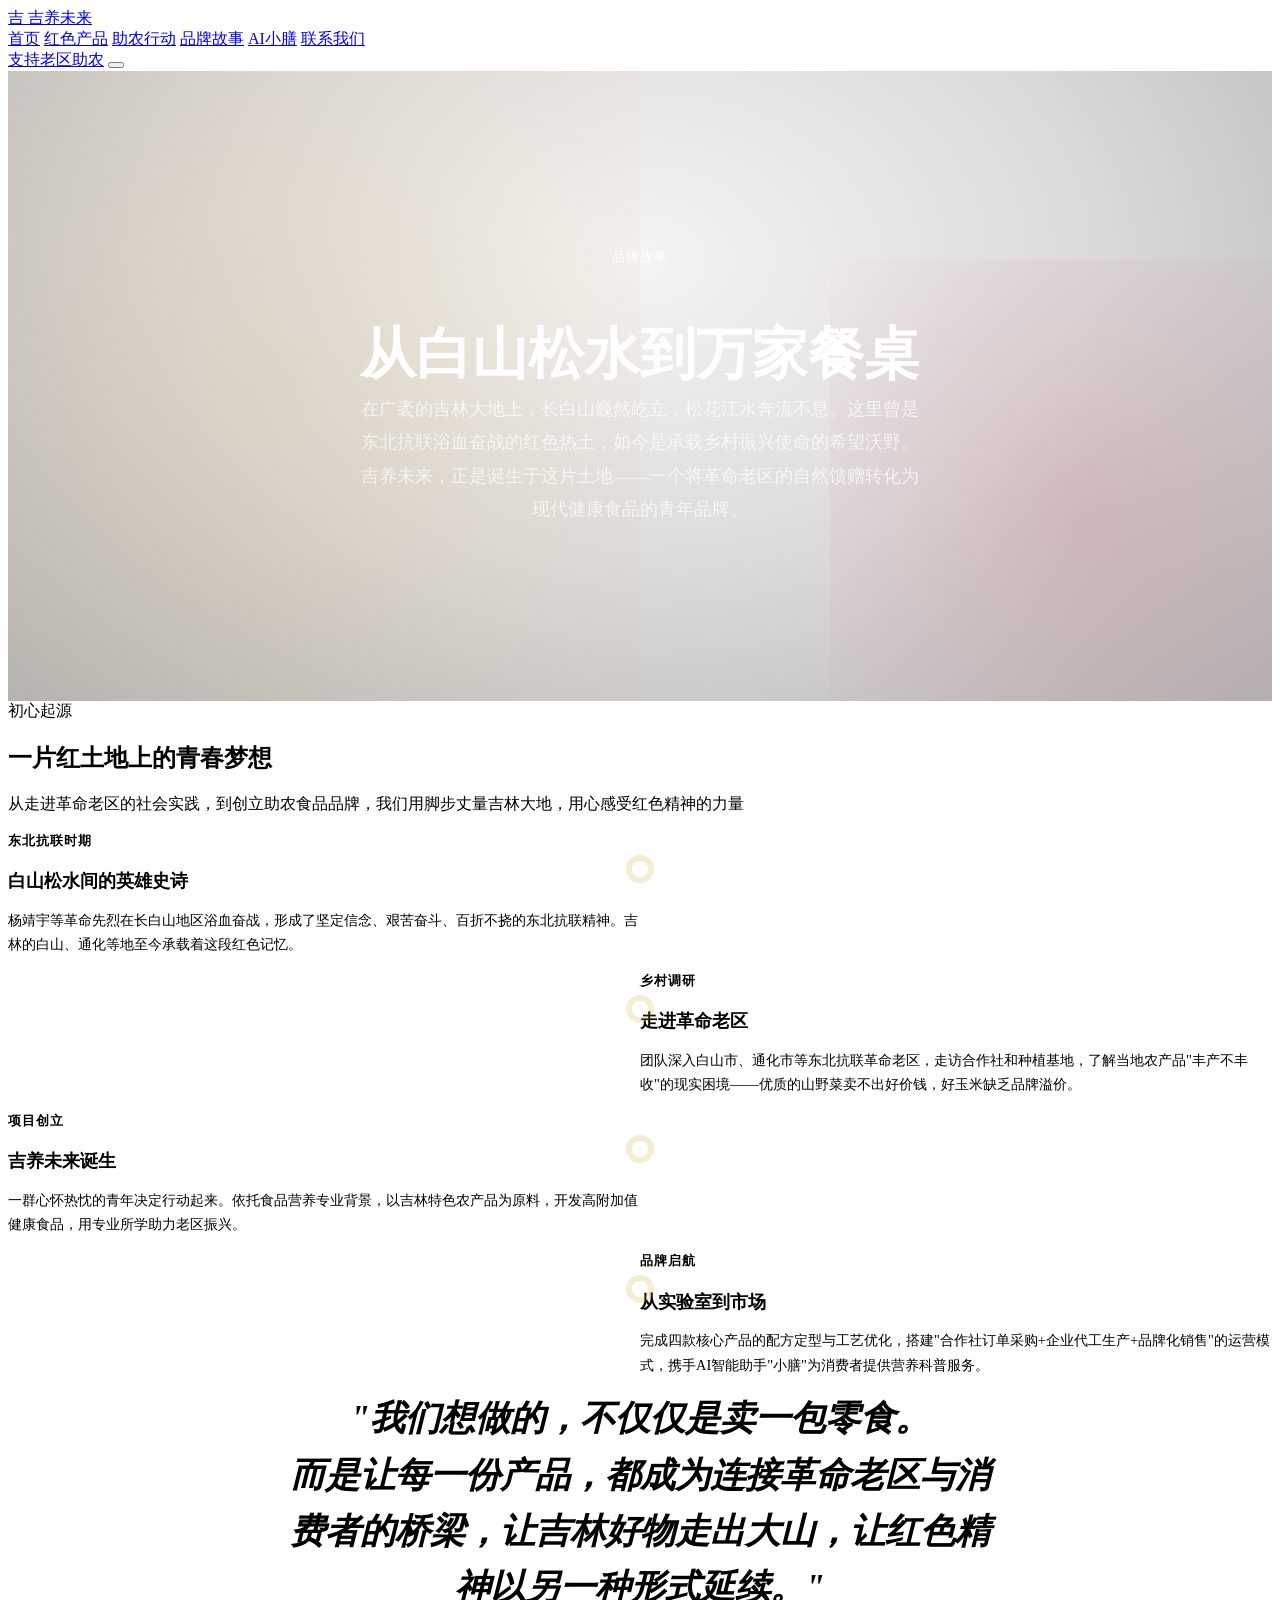
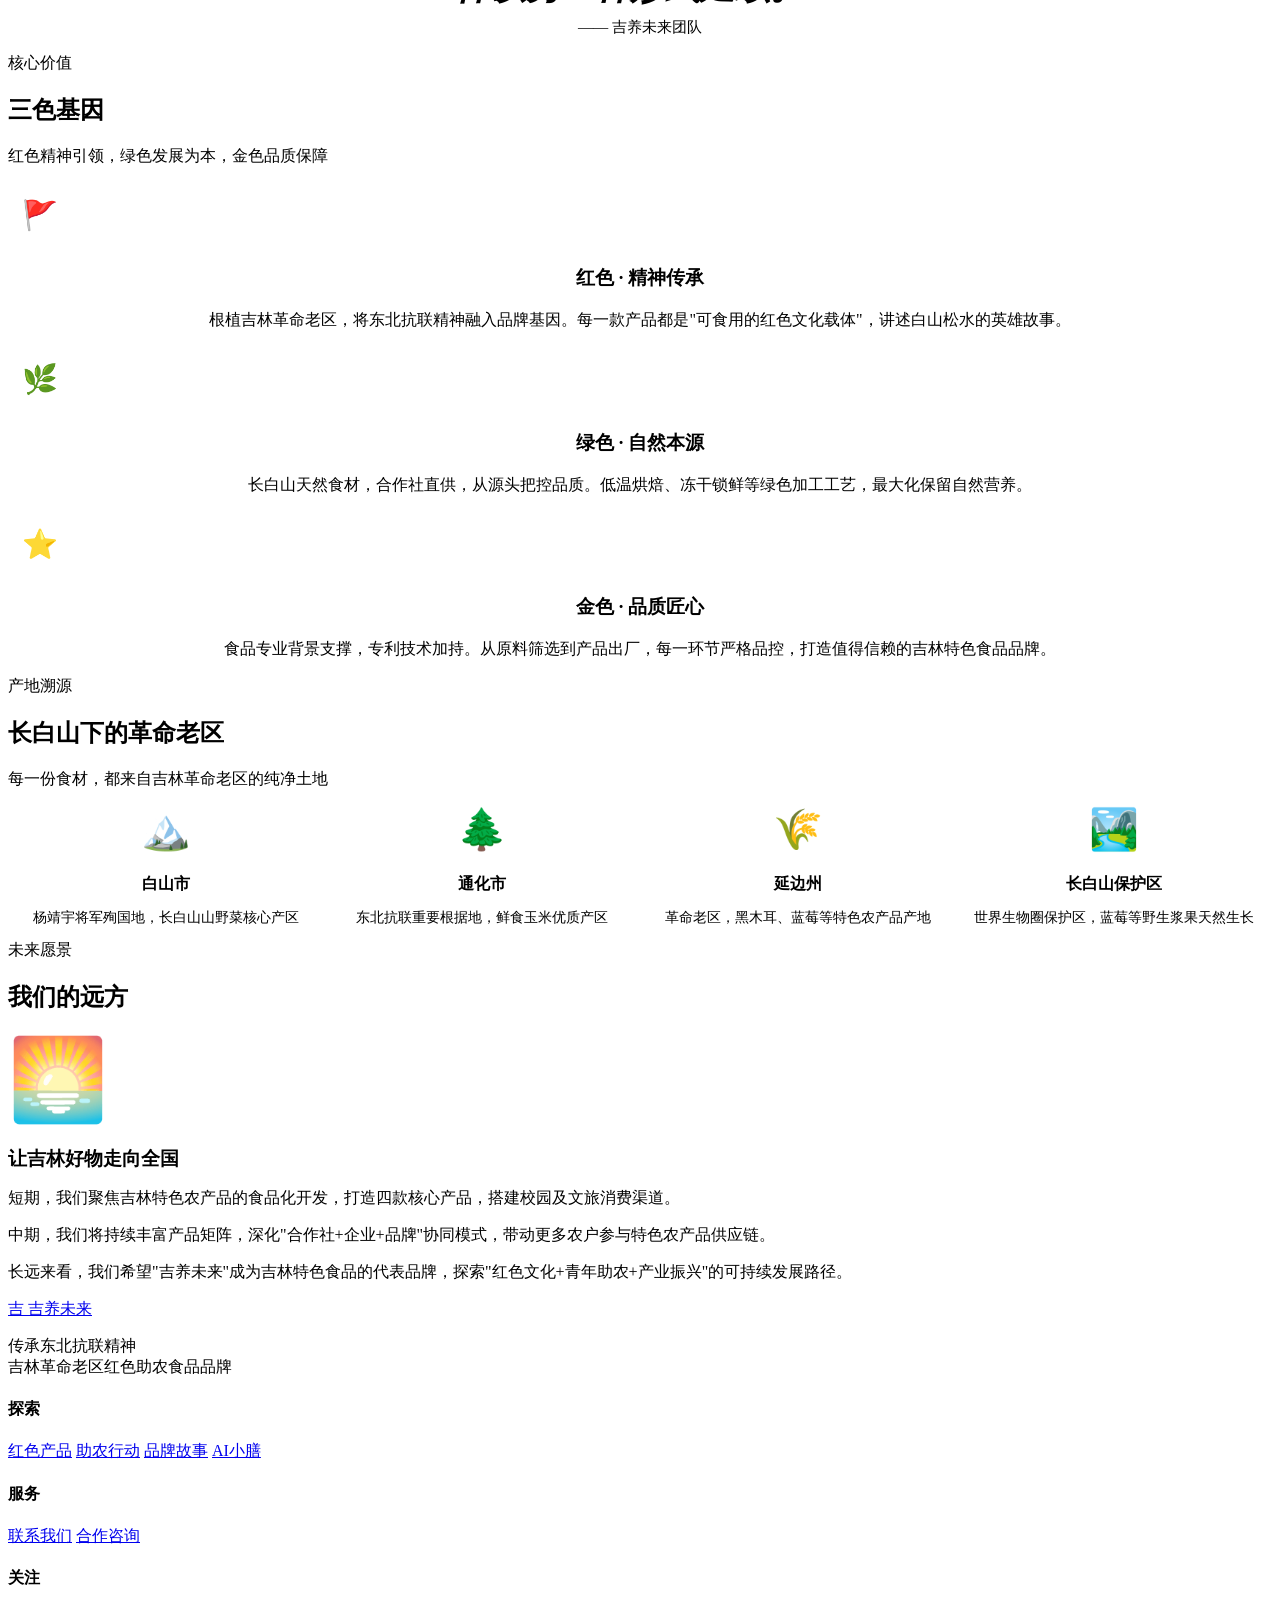
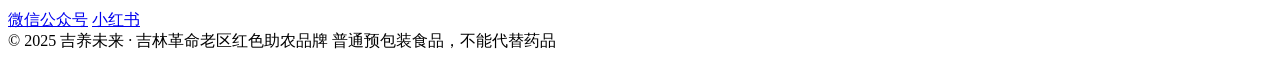
==== brand.html @ 4ffeccfd "Add files via upload" ====
<!DOCTYPE html>
<html lang="zh-CN">
<head>
  <meta charset="UTF-8">
  <meta name="viewport" content="width=device-width, initial-scale=1.0">
  <meta name="description" content="吉养未来品牌故事 - 传承东北抗联精神，助力吉林革命老区振兴。了解我们的初心、使命与助农实践。">
  <title>品牌故事 · 吉养未来</title>
  <link rel="stylesheet" href="css/global.css">
  <style>
    .story-hero {
      min-height: 70vh;
      display: flex;
      align-items: center;
      justify-content: center;
      text-align: center;
      background:
        radial-gradient(ellipse at 50% 30%, rgba(58, 16, 16, 0.05) 0%, rgba(26, 5, 8, 0.15) 50%, rgba(10, 2, 3, 0.3) 100%),
        url('https://s41.ax1x.com/2026/05/25/pmCh1wd.png') center/cover no-repeat;
      color: white;
      position: relative;
      overflow: hidden;
    }

    .story-hero::before {
      content: '';
      position: absolute;
      top: -20%;
      left: -10%;
      width: 60%;
      height: 140%;
      background: radial-gradient(ellipse at center, rgba(201, 162, 39, 0.12), transparent);
      pointer-events: none;
    }

    .story-hero::after {
      content: '';
      position: absolute;
      bottom: -10%;
      right: -5%;
      width: 40%;
      height: 80%;
      background: radial-gradient(ellipse at center, rgba(181, 52, 58, 0.15), transparent);
      pointer-events: none;
    }

    .story-hero-inner {
      position: relative;
      z-index: 1;
      max-width: 700px;
      padding: var(--space-3xl);
    }

    .story-hero-badge {
      display: inline-block;
      padding: 4px 16px;
      border: 1px solid var(--color-gold-400);
      color: var(--color-gold-300);
      border-radius: var(--radius-full);
      font-size: 0.8rem;
      letter-spacing: 0.08em;
      margin-bottom: var(--space-xl);
    }

    .story-hero h1 {
      color: white;
      margin-bottom: var(--space-xl);
      font-size: clamp(2.2rem, 4.5vw, 3.5rem);
    }

    .story-hero p {
      font-size: 1.1rem;
      line-height: 1.9;
      color: rgba(255,255,255,0.75);
      max-width: 560px;
      margin: 0 auto;
    }

    /* Timeline */
    .timeline-section {
      position: relative;
    }

    .timeline {
      position: relative;
      padding: var(--space-2xl) 0;
    }

    .timeline::before {
      content: '';
      position: absolute;
      left: 50%;
      top: 0;
      bottom: 0;
      width: 2px;
      background: linear-gradient(180deg, var(--color-green-200), var(--color-red-200), var(--color-gold-200));
      transform: translateX(-50%);
    }

    .timeline-item {
      display: grid;
      grid-template-columns: 1fr 1fr;
      gap: var(--space-3xl);
      margin-bottom: var(--space-4xl);
      position: relative;
    }

    .timeline-item:last-child {
      margin-bottom: 0;
    }

    .timeline-dot {
      position: absolute;
      left: 50%;
      top: 30px;
      width: 16px;
      height: 16px;
      border-radius: 50%;
      background: var(--color-gold-500);
      transform: translateX(-50%);
      z-index: 1;
      box-shadow: 0 0 0 6px rgba(201, 162, 39, 0.2);
    }

    .timeline-content {
      padding: var(--space-2xl);
      background: var(--color-card);
      border-radius: var(--radius-lg);
      box-shadow: var(--shadow-sm);
    }

    .timeline-content.right {
      grid-column: 2;
    }

    .timeline-year {
      display: inline-block;
      font-size: 0.8rem;
      font-weight: 700;
      letter-spacing: 0.08em;
      color: var(--color-red-600);
      margin-bottom: var(--space-sm);
    }

    .timeline-content h3 {
      margin-bottom: var(--space-sm);
      font-size: 1.15rem;
    }

    .timeline-content p {
      font-size: 0.9rem;
      color: var(--color-text-secondary);
      line-height: 1.7;
    }

    /* Values */
    .values-section {
      background: var(--color-bg-alt);
    }

    .value-card {
      padding: var(--space-2xl);
      text-align: center;
      border-radius: var(--radius-lg);
      transition: all var(--duration-normal);
    }

    .value-card:hover {
      background: var(--color-card);
      box-shadow: var(--shadow-lg);
    }

    .value-icon {
      width: 64px;
      height: 64px;
      margin: 0 auto var(--space-lg);
      border-radius: 50%;
      display: flex;
      align-items: center;
      justify-content: center;
      font-size: 1.8rem;
    }

    .value-icon.green { background: var(--color-green-50); }
    .value-icon.red { background: var(--color-red-50); }
    .value-icon.gold { background: var(--color-gold-100); }

    /* Quote */
    .quote-section {
      background: linear-gradient(135deg, var(--color-red-50), var(--color-gold-50));
      text-align: center;
    }

    .quote-block {
      font-size: clamp(1.5rem, 3vw, 2.2rem);
      font-weight: 600;
      line-height: 1.6;
      color: var(--color-green-800);
      max-width: 700px;
      margin: 0 auto;
      font-style: italic;
    }

    .quote-author {
      margin-top: var(--space-lg);
      font-size: 0.95rem;
      color: var(--color-red-600);
      font-style: normal;
    }

    .region-map {
      display: grid;
      grid-template-columns: repeat(auto-fit, minmax(200px, 1fr));
      gap: var(--space-xl);
      margin-top: var(--space-2xl);
    }

    .region-card {
      padding: var(--space-xl);
      background: var(--color-card);
      border-radius: var(--radius-lg);
      text-align: center;
      box-shadow: var(--shadow-sm);
    }

    .region-card .region-icon {
      font-size: 2.5rem;
      margin-bottom: var(--space-md);
    }

    .region-card h4 {
      font-size: 1rem;
      margin-bottom: var(--space-xs);
    }

    .region-card p {
      font-size: 0.85rem;
      color: var(--color-text-secondary);
    }

    @media (max-width: 768px) {
      .timeline::before {
        left: 20px;
      }

      .timeline-item {
        grid-template-columns: 1fr;
      }

      .timeline-content.right {
        grid-column: 1;
      }

      .timeline-dot {
        left: 20px;
      }

      .timeline-content {
        margin-left: 40px;
      }
    }
  </style>
</head>
<body>

  <!-- Navigation -->
  <nav class="nav scrolled">
    <div class="nav-inner">
      <a href="index.html" class="nav-logo">
        <span class="logo-icon">
          <img src="https://s41.ax1x.com/2026/05/25/pmCfaZ9.png" alt="吉养未来" onerror="this.style.display='none';this.parentElement.textContent='吉';">
        </span>
        吉养未来
      </a>
      <div class="nav-links">
        <a href="index.html" class="nav-link">首页</a>
        <a href="products.html" class="nav-link">红色产品</a>
        <a href="honglv.html" class="nav-link">助农行动</a>
        <a href="brand.html" class="nav-link active">品牌故事</a>
        <a href="xiaoshan.html" class="nav-link">AI小膳</a>
        <a href="contact.html" class="nav-link">联系我们</a>
      </div>
      <a href="products.html" class="nav-cta">支持老区助农</a>
      <button class="nav-toggle" aria-label="菜单">
        <span></span><span></span><span></span>
      </button>
    </div>
  </nav>

  <div class="page-wrapper-inner">

    <!-- Story Hero -->
    <section class="story-hero">
      <div class="story-hero-inner">
        <span class="story-hero-badge">品牌故事</span>
        <h1>从白山松水到万家餐桌</h1>
        <p>
          在广袤的吉林大地上，长白山巍然屹立，松花江水奔流不息。这里曾是东北抗联浴血奋战的红色热土，如今是承载乡村振兴使命的希望沃野。
          吉养未来，正是诞生于这片土地——一个将革命老区的自然馈赠转化为现代健康食品的青年品牌。
        </p>
      </div>
    </section>

    <!-- Origin Story -->
    <section class="section">
      <div class="section-inner">
        <div class="section-header reveal">
          <span class="text-eyebrow">初心起源</span>
          <h2>一片红土地上的青春梦想</h2>
          <p class="section-subtitle">
            从走进革命老区的社会实践，到创立助农食品品牌，我们用脚步丈量吉林大地，用心感受红色精神的力量
          </p>
        </div>

        <div class="timeline reveal">
          <div class="timeline-item">
            <div class="timeline-content">
              <span class="timeline-year">东北抗联时期</span>
              <h3>白山松水间的英雄史诗</h3>
              <p>杨靖宇等革命先烈在长白山地区浴血奋战，形成了坚定信念、艰苦奋斗、百折不挠的东北抗联精神。吉林的白山、通化等地至今承载着这段红色记忆。</p>
            </div>
            <div class="timeline-dot" style="top: 30px;"></div>
          </div>

          <div class="timeline-item">
            <div class="timeline-dot"></div>
            <div class="timeline-content right">
              <span class="timeline-year">乡村调研</span>
              <h3>走进革命老区</h3>
              <p>团队深入白山市、通化市等东北抗联革命老区，走访合作社和种植基地，了解当地农产品"丰产不丰收"的现实困境——优质的山野菜卖不出好价钱，好玉米缺乏品牌溢价。</p>
            </div>
          </div>

          <div class="timeline-item">
            <div class="timeline-content">
              <span class="timeline-year">项目创立</span>
              <h3>吉养未来诞生</h3>
              <p>一群心怀热忱的青年决定行动起来。依托食品营养专业背景，以吉林特色农产品为原料，开发高附加值健康食品，用专业所学助力老区振兴。</p>
            </div>
            <div class="timeline-dot"></div>
          </div>

          <div class="timeline-item">
            <div class="timeline-dot"></div>
            <div class="timeline-content right">
              <span class="timeline-year">品牌启航</span>
              <h3>从实验室到市场</h3>
              <p>完成四款核心产品的配方定型与工艺优化，搭建"合作社订单采购+企业代工生产+品牌化销售"的运营模式，携手AI智能助手"小膳"为消费者提供营养科普服务。</p>
            </div>
          </div>
        </div>
      </div>
    </section>

    <!-- Quote -->
    <section class="section quote-section">
      <div class="section-inner-narrow reveal">
        <p class="quote-block">
          "我们想做的，不仅仅是卖一包零食。<br>而是让每一份产品，都成为连接革命老区与消费者的桥梁，让吉林好物走出大山，让红色精神以另一种形式延续。"
        </p>
        <p class="quote-author">—— 吉养未来团队</p>
      </div>
    </section>

    <!-- Core Values -->
    <section class="section values-section">
      <div class="section-inner">
        <div class="section-header reveal">
          <span class="text-eyebrow">核心价值</span>
          <h2>三色基因</h2>
          <p class="section-subtitle">红色精神引领，绿色发展为本，金色品质保障</p>
        </div>
        <div class="feature-grid">
          <div class="value-card reveal">
            <div class="value-icon red">🚩</div>
            <h3>红色 · 精神传承</h3>
            <p>根植吉林革命老区，将东北抗联精神融入品牌基因。每一款产品都是"可食用的红色文化载体"，讲述白山松水的英雄故事。</p>
          </div>
          <div class="value-card reveal">
            <div class="value-icon green">🌿</div>
            <h3>绿色 · 自然本源</h3>
            <p>长白山天然食材，合作社直供，从源头把控品质。低温烘焙、冻干锁鲜等绿色加工工艺，最大化保留自然营养。</p>
          </div>
          <div class="value-card reveal">
            <div class="value-icon gold">⭐</div>
            <h3>金色 · 品质匠心</h3>
            <p>食品专业背景支撑，专利技术加持。从原料筛选到产品出厂，每一环节严格品控，打造值得信赖的吉林特色食品品牌。</p>
          </div>
        </div>
      </div>
    </section>

    <!-- Region Showcase -->
    <section class="section">
      <div class="section-inner">
        <div class="section-header reveal">
          <span class="text-eyebrow">产地溯源</span>
          <h2>长白山下的革命老区</h2>
          <p class="section-subtitle">每一份食材，都来自吉林革命老区的纯净土地</p>
        </div>
        <div class="region-map reveal">
          <div class="region-card">
            <div class="region-icon">🏔️</div>
            <h4>白山市</h4>
            <p>杨靖宇将军殉国地，长白山山野菜核心产区</p>
          </div>
          <div class="region-card">
            <div class="region-icon">🌲</div>
            <h4>通化市</h4>
            <p>东北抗联重要根据地，鲜食玉米优质产区</p>
          </div>
          <div class="region-card">
            <div class="region-icon">🌾</div>
            <h4>延边州</h4>
            <p>革命老区，黑木耳、蓝莓等特色农产品产地</p>
          </div>
          <div class="region-card">
            <div class="region-icon">🏞️</div>
            <h4>长白山保护区</h4>
            <p>世界生物圈保护区，蓝莓等野生浆果天然生长</p>
          </div>
        </div>
      </div>
    </section>

    <!-- Future Vision -->
    <section class="section" style="background: var(--color-bg-alt);">
      <div class="section-inner">
        <div class="section-header reveal">
          <span class="text-eyebrow">未来愿景</span>
          <h2>我们的远方</h2>
        </div>
        <div class="split-section reveal">
          <div class="split-visual" style="background: linear-gradient(135deg, var(--color-green-50), var(--color-gold-100)); font-size: 5rem;">🌅</div>
          <div>
            <h3 style="margin-bottom: var(--space-md);">让吉林好物走向全国</h3>
            <p class="text-body" style="margin-bottom: var(--space-lg);">
              短期，我们聚焦吉林特色农产品的食品化开发，打造四款核心产品，搭建校园及文旅消费渠道。
            </p>
            <p class="text-body" style="margin-bottom: var(--space-lg);">
              中期，我们将持续丰富产品矩阵，深化"合作社+企业+品牌"协同模式，带动更多农户参与特色农产品供应链。
            </p>
            <p class="text-body">
              长远来看，我们希望"吉养未来"成为吉林特色食品的代表品牌，探索"红色文化+青年助农+产业振兴"的可持续发展路径。
            </p>
          </div>
        </div>
      </div>
    </section>

  </div>

  <!-- Footer -->
  <footer class="footer">
    <div class="footer-inner">
      <div class="footer-brand">
        <a href="index.html" class="nav-logo">
          <span class="logo-icon">吉</span>
          吉养未来
        </a>
        <p>传承东北抗联精神<br>吉林革命老区红色助农食品品牌</p>
      </div>
      <div class="footer-col">
        <h4>探索</h4>
        <a href="products.html">红色产品</a>
        <a href="honglv.html">助农行动</a>
        <a href="brand.html">品牌故事</a>
        <a href="xiaoshan.html">AI小膳</a>
      </div>
      <div class="footer-col">
        <h4>服务</h4>
        <a href="contact.html">联系我们</a>
        <a href="#">合作咨询</a>
      </div>
      <div class="footer-col">
        <h4>关注</h4>
        <a href="#">微信公众号</a>
        <a href="#">小红书</a>
      </div>
    </div>
    <div class="footer-inner">
      <div class="footer-bottom">
        <span>© 2025 吉养未来 · 吉林革命老区红色助农品牌</span>
        <span class="footer-disclaimer">普通预包装食品，不能代替药品</span>
      </div>
    </div>
  </footer>

  <script src="js/global.js"></script>
</body>
</html>
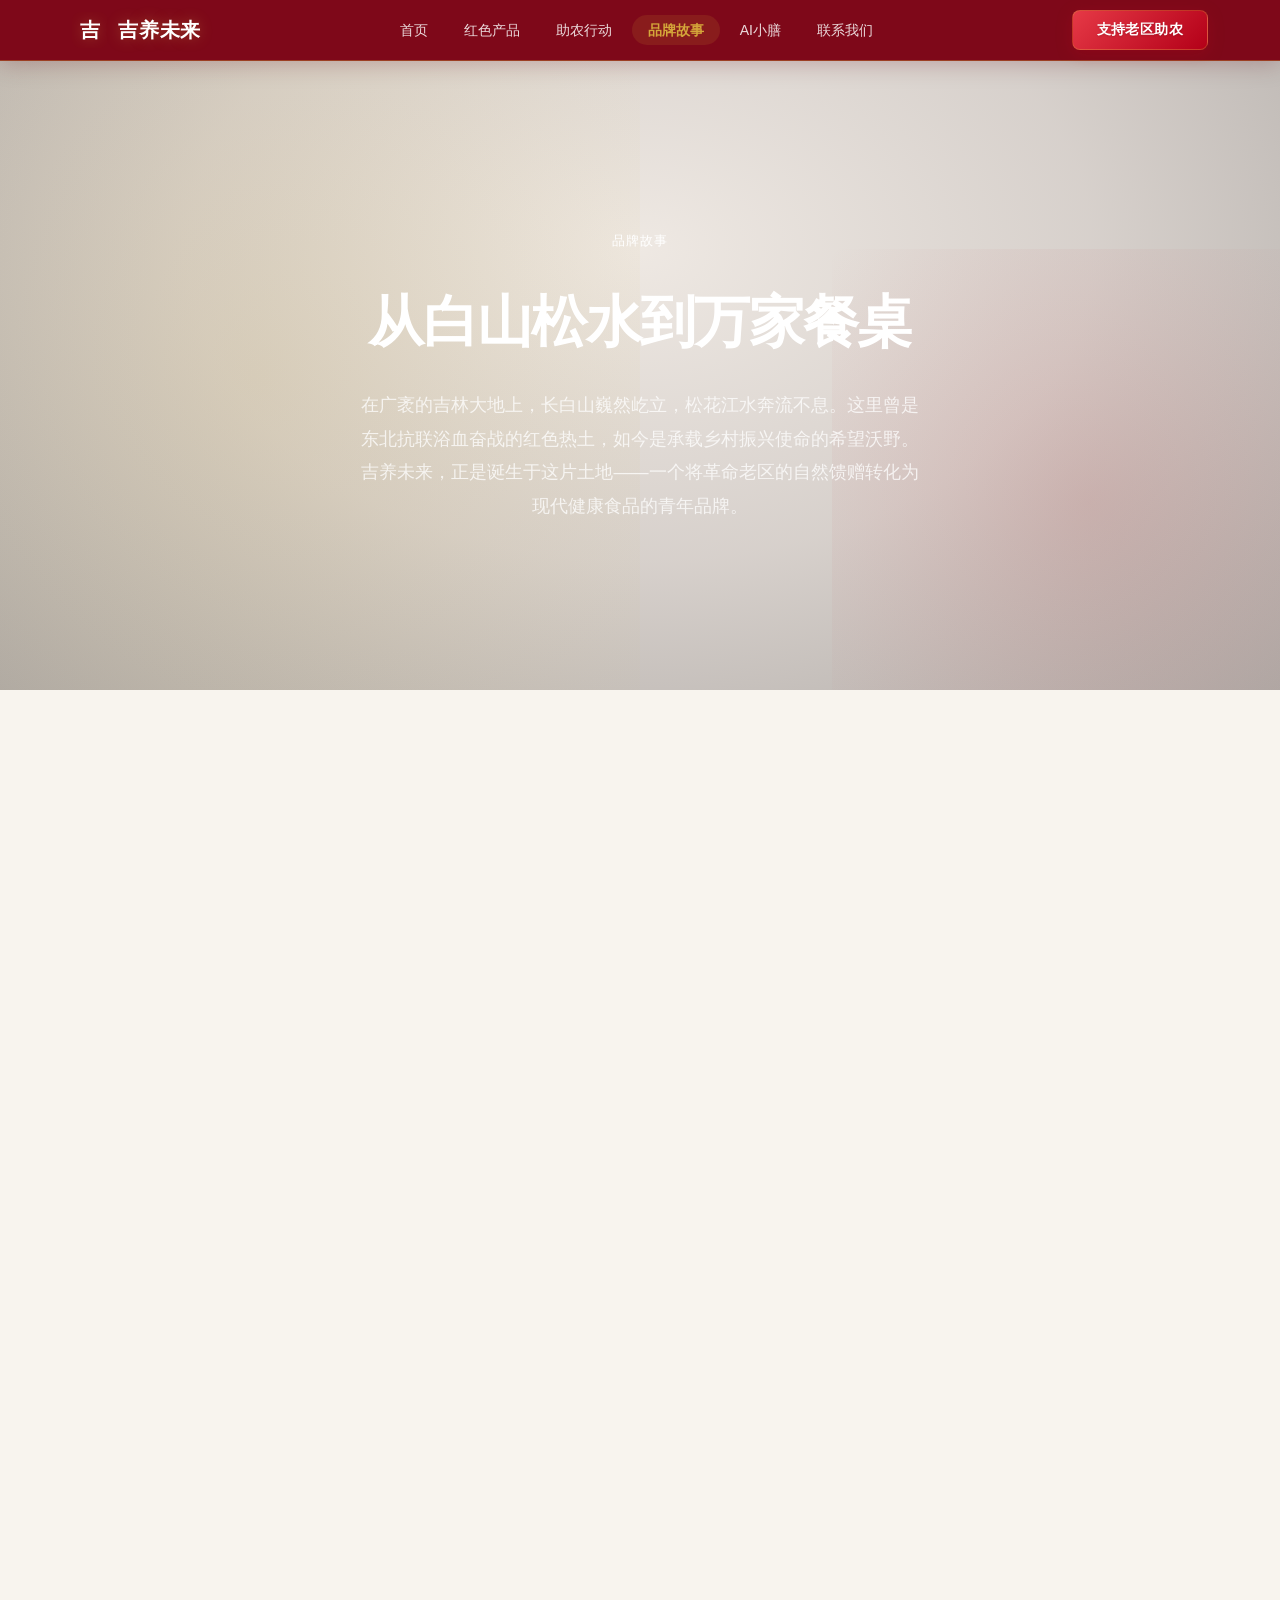
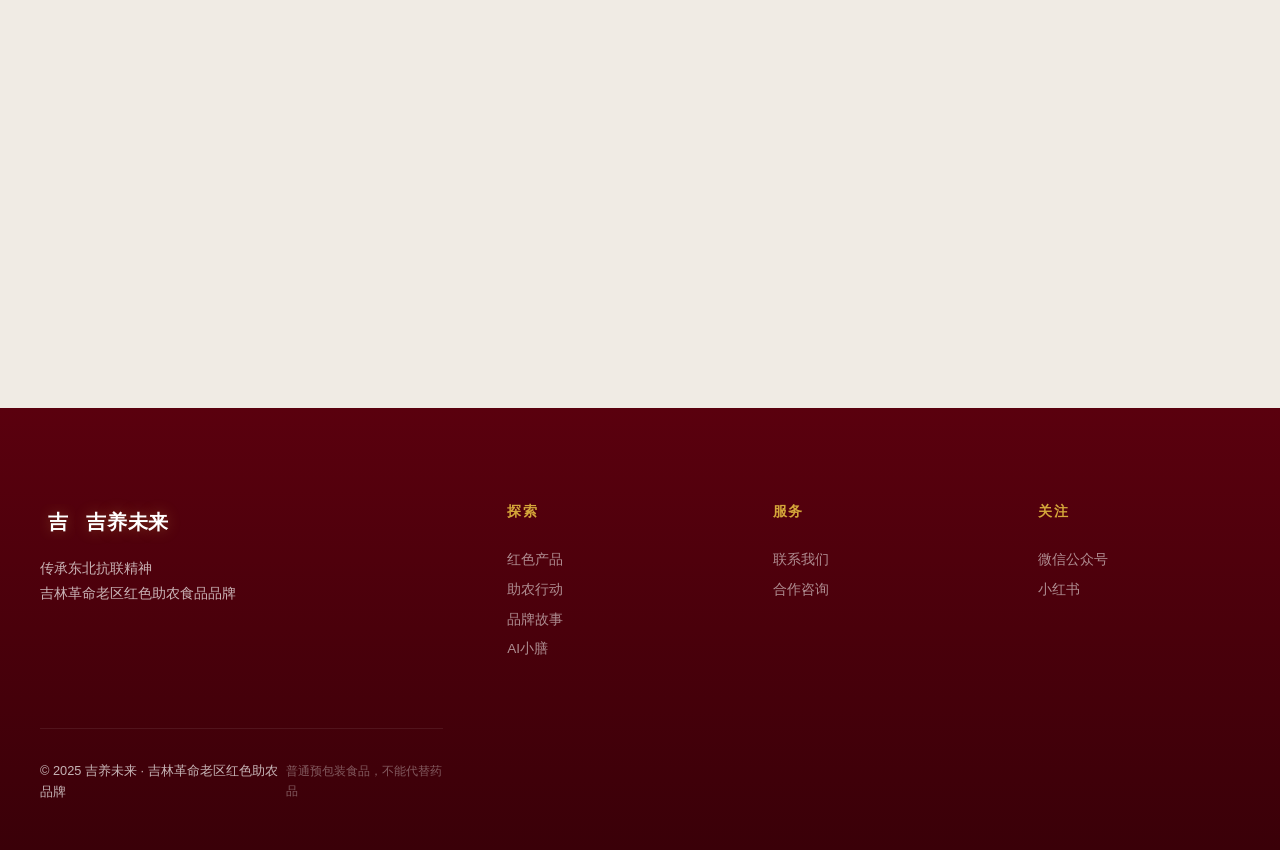
==== commit e5077d64: "Add files via upload" ====
--- a/css/global.css
+++ b/css/global.css
@@ -0,0 +1,1614 @@
+/* ========================================
+   吉养未来 - Global Styles v3.0
+   高端中国红轻奢品牌官网风格
+   Apple官网高级留白 × 东方美学轻奢
+   ======================================== */
+
+/* === CSS Variables === */
+:root {
+  /* 中国红 - Primary (60%) 升级为高级暗红 */
+  --color-red: #B30018;
+  --color-red-dark: #7A0012;
+  --color-red-deeper: #4A000A;
+  --color-red-light: #C42038;
+  --color-red-bright: #D43240;
+
+  /* 暖金 - Accent 升级为高级暖金 */
+  --color-gold: #D4A63A;
+  --color-gold-dark: #B8902E;
+  --color-gold-light: #E8C868;
+  --color-gold-pale: #F5E6C0;
+
+  /* 暖棕 - 黑土地升级为暖棕 */
+  --color-soil: #3A1A18;
+  --color-soil-light: #5A3030;
+
+  /* 松针绿 - 10%点缀 */
+  --color-pine: #2E5D3A;
+  --color-pine-light: #3D7A4D;
+
+  /* Neutrals - 升级为暖白体系 */
+  --color-bg: #F8F4EE;
+  --color-bg-alt: #F0EBE4;
+  --color-card: #FFFFFF;
+  --color-text: #1D1D1F;
+  --color-text-secondary: #6B6B6F;
+  --color-text-tertiary: #AEAEB2;
+  --color-border: #D2D2D7;
+  --color-border-light: #E5E5EA;
+  --color-overlay: rgba(48, 8, 8, 0.45);
+
+  /* Spacing */
+  --space-xs: 4px;
+  --space-sm: 8px;
+  --space-md: 16px;
+  --space-lg: 24px;
+  --space-xl: 32px;
+  --space-2xl: 48px;
+  --space-3xl: 64px;
+  --space-4xl: 96px;
+  --space-5xl: 128px;
+
+  /* Typography */
+  --font-display: "PingFang SC", "Hiragino Sans GB", "Microsoft YaHei", "Noto Sans SC", -apple-system, BlinkMacSystemFont, sans-serif;
+  --font-body: "PingFang SC", "Hiragino Sans GB", "Microsoft YaHei", "Noto Sans SC", -apple-system, BlinkMacSystemFont, sans-serif;
+  --font-title: "STZhongsong", "SimSun", "FangSong", "KaiTi", "Noto Serif SC", serif;
+
+  /* Sizes */
+  --nav-height: 60px;
+  --max-width: 1200px;
+  --max-width-narrow: 800px;
+  --radius-sm: 8px;
+  --radius-md: 12px;
+  --radius-lg: 20px;
+  --radius-xl: 28px;
+  --radius-full: 9999px;
+
+  /* Shadows - 更柔和 */
+  --shadow-sm: 0 1px 3px rgba(90, 10, 10, 0.06);
+  --shadow-md: 0 4px 16px rgba(90, 10, 10, 0.08);
+  --shadow-lg: 0 8px 32px rgba(90, 10, 10, 0.10);
+  --shadow-xl: 0 16px 48px rgba(90, 10, 10, 0.14);
+  --shadow-gold: 0 4px 24px rgba(212, 166, 58, 0.28);
+
+  /* Transitions */
+  --ease-out: cubic-bezier(0.25, 0.1, 0.25, 1);
+  --ease-in-out: cubic-bezier(0.42, 0, 0.58, 1);
+  --ease-spring: cubic-bezier(0.34, 1.56, 0.64, 1);
+  --duration-fast: 0.2s;
+  --duration-normal: 0.35s;
+  --duration-slow: 0.6s;
+}
+
+/* === Reset & Base === */
+*,
+*::before,
+*::after {
+  margin: 0;
+  padding: 0;
+  box-sizing: border-box;
+}
+
+html {
+  font-size: 16px;
+  scroll-behavior: smooth;
+  -webkit-font-smoothing: antialiased;
+  -moz-osx-font-smoothing: grayscale;
+  text-rendering: optimizeLegibility;
+}
+
+body {
+  font-family: var(--font-body);
+  color: var(--color-text);
+  background-color: var(--color-bg);
+  line-height: 1.6;
+  min-height: 100vh;
+  overflow-x: hidden;
+}
+
+a {
+  color: inherit;
+  text-decoration: none;
+}
+
+img {
+  max-width: 100%;
+  height: auto;
+  display: block;
+}
+
+button {
+  font-family: inherit;
+  cursor: pointer;
+  border: none;
+  background: none;
+}
+
+ul, ol {
+  list-style: none;
+}
+
+/* === Typography === */
+h1, h2, h3, h4, h5, h6 {
+  font-family: var(--font-display);
+  font-weight: 600;
+  line-height: 1.25;
+  letter-spacing: -0.02em;
+}
+
+h1 {
+  font-size: clamp(2.5rem, 5vw, 4rem);
+  font-weight: 700;
+  letter-spacing: -0.03em;
+}
+
+h2 {
+  font-size: clamp(1.8rem, 3.5vw, 2.8rem);
+  letter-spacing: -0.02em;
+}
+
+h3 {
+  font-size: clamp(1.3rem, 2.5vw, 1.8rem);
+}
+
+.text-eyebrow {
+  font-size: 0.75rem;
+  text-transform: uppercase;
+  letter-spacing: 0.12em;
+  font-weight: 600;
+  color: var(--color-red);
+}
+
+.text-body {
+  font-size: 1.05rem;
+  line-height: 1.75;
+  color: var(--color-text-secondary);
+}
+
+.text-body-lg {
+  font-size: 1.2rem;
+  line-height: 1.8;
+  color: var(--color-text-secondary);
+}
+
+/* === Navigation === */
+.nav {
+  position: fixed;
+  top: 0;
+  left: 0;
+  right: 0;
+  z-index: 1000;
+  background: linear-gradient(180deg, rgba(122, 0, 18, 0.94) 0%, rgba(122, 0, 18, 0.82) 100%);
+  backdrop-filter: saturate(180%) blur(20px);
+  -webkit-backdrop-filter: saturate(180%) blur(20px);
+  border-bottom: 1px solid rgba(212, 166, 58, 0.18);
+  transition: all var(--duration-normal) var(--ease-out);
+}
+
+.nav.scrolled {
+  background: rgba(122, 0, 18, 0.97);
+  border-bottom-color: rgba(212, 166, 58, 0.35);
+  box-shadow: 0 2px 24px rgba(90, 0, 14, 0.25);
+}
+
+.nav-inner {
+  max-width: var(--max-width);
+  margin: 0 auto;
+  padding: 0 var(--space-xl);
+  height: var(--nav-height);
+  display: flex;
+  align-items: center;
+  justify-content: space-between;
+}
+
+/* Logo */
+.nav-logo {
+  display: flex;
+  align-items: center;
+  gap: 10px;
+  font-size: 1.25rem;
+  font-weight: 700;
+  color: #fff;
+  letter-spacing: 0.04em;
+  text-shadow: 0 0 14px rgba(212, 166, 58, 0.35);
+  transition: all var(--duration-fast) var(--ease-out);
+}
+
+.nav-logo:hover {
+  text-shadow: 0 0 22px rgba(212, 166, 58, 0.6), 0 0 44px rgba(212, 166, 58, 0.25);
+}
+
+.nav-logo .logo-icon {
+  width: 36px;
+  height: 36px;
+  border-radius: var(--radius-sm);
+  display: flex;
+  align-items: center;
+  justify-content: center;
+  overflow: hidden;
+}
+
+.nav-logo .logo-icon img {
+  width: 100%;
+  height: 100%;
+  object-fit: contain;
+}
+
+.nav-links {
+  display: flex;
+  align-items: center;
+  gap: var(--space-xs);
+}
+
+.nav-link {
+  padding: var(--space-xs) var(--space-md);
+  font-size: 0.88rem;
+  font-weight: 500;
+  color: rgba(255, 255, 255, 0.85);
+  border-radius: var(--radius-full);
+  transition: all var(--duration-fast) var(--ease-out);
+  position: relative;
+}
+
+.nav-link:hover {
+  color: var(--color-gold);
+}
+
+.nav-link.active {
+  color: var(--color-gold);
+  background: rgba(212, 175, 55, 0.12);
+  font-weight: 600;
+}
+
+/* CTA Button in Nav */
+.nav-cta {
+  padding: 8px 24px;
+  background: linear-gradient(135deg, #E63946, #B30018);
+  color: #fff;
+  border-radius: var(--radius-sm);
+  font-size: 0.85rem;
+  font-weight: 700;
+  letter-spacing: 0.03em;
+  transition: all var(--duration-normal) var(--ease-spring);
+  border: 1px solid rgba(212, 166, 58, 0.3);
+  text-shadow: 0 1px 2px rgba(0,0,0,0.15);
+  box-shadow: 0 4px 16px rgba(179, 0, 24, 0.25);
+}
+
+.nav-cta:hover {
+  transform: scale(1.05);
+  box-shadow: 0 6px 24px rgba(212, 166, 58, 0.4);
+  border-color: var(--color-gold);
+  background: linear-gradient(135deg, #F04050, #C01028);
+}
+
+/* Mobile Menu */
+.nav-toggle {
+  display: none;
+  flex-direction: column;
+  gap: 5px;
+  cursor: pointer;
+  padding: var(--space-xs);
+}
+
+.nav-toggle span {
+  width: 22px;
+  height: 2px;
+  background: #fff;
+  border-radius: 2px;
+  transition: all var(--duration-fast) var(--ease-out);
+}
+
+.nav-toggle.active span:nth-child(1) {
+  transform: rotate(45deg) translate(5px, 5px);
+}
+
+.nav-toggle.active span:nth-child(2) {
+  opacity: 0;
+}
+
+.nav-toggle.active span:nth-child(3) {
+  transform: rotate(-45deg) translate(5px, -5px);
+}
+
+/* === Page Wrapper === */
+.page-wrapper {
+  min-height: 100vh;
+}
+
+/* === Section === */
+.section {
+  padding: var(--space-5xl) var(--space-xl);
+}
+
+.section-dark {
+  background: var(--color-soil);
+  color: #fff;
+}
+
+.section-inner {
+  max-width: var(--max-width);
+  margin: 0 auto;
+}
+
+.section-inner-narrow {
+  max-width: var(--max-width-narrow);
+  margin: 0 auto;
+}
+
+.section-header {
+  text-align: center;
+  margin-bottom: var(--space-3xl);
+}
+
+.section-header h2 {
+  margin-bottom: var(--space-md);
+  color: #3A1A18;
+}
+
+.section-dark .section-header h2,
+.section-dark .section-header .section-subtitle {
+  color: #fff;
+}
+
+.section-header .section-subtitle {
+  font-size: 1.1rem;
+  color: var(--color-text-secondary);
+  max-width: 560px;
+  margin: 0 auto;
+  line-height: 1.7;
+}
+
+/* === Hero Section (Full Screen) === */
+.hero {
+  position: relative;
+  width: 100%;
+  min-height: 100vh;
+  display: flex;
+  align-items: center;
+  overflow: hidden;
+  background:
+    /* 暖金色体积光 — 华为发布会级柔光 */
+    radial-gradient(ellipse 800px 500px at 45% 35%, rgba(212,166,58,0.10), transparent 65%),
+    radial-gradient(ellipse 600px 400px at 65% 55%, rgba(212,166,58,0.06), transparent 60%),
+    /* 高级红渐变遮罩 — 轻盈不压抑 */
+    radial-gradient(ellipse at 50% 30%, rgba(180,0,24,0.04) 0%, rgba(122,0,18,0.10) 50%, rgba(74,0,10,0.18) 100%),
+    url('https://s41.ax1x.com/2026/05/25/pmCh1wd.png') center/cover no-repeat;
+}
+
+/* Hero Background Layers */
+.hero-bg-layer {
+  position: absolute;
+  inset: 0;
+  pointer-events: none;
+}
+
+/* Layer 1: Mountain silhouette — 过渡到暖白 */
+.hero-bg-mountains {
+  position: absolute;
+  bottom: 0;
+  left: 0;
+  right: 0;
+  height: 55%;
+  background: linear-gradient(180deg, transparent 0%, rgba(122,0,18,0.08) 35%, rgba(248,244,238,0.6) 100%);
+}
+
+.hero-bg-mountains::before {
+  content: '';
+  position: absolute;
+  top: 0;
+  left: 0;
+  right: 0;
+  height: 100%;
+  background:
+    /* 长白山轮廓 — 极淡水墨感 */
+    radial-gradient(ellipse 280px 180px at 15% 25%, rgba(74,0,10,0.20), transparent),
+    radial-gradient(ellipse 350px 220px at 35% 20%, rgba(74,0,10,0.22), transparent),
+    radial-gradient(ellipse 400px 250px at 55% 15%, rgba(74,0,10,0.25), transparent),
+    radial-gradient(ellipse 320px 200px at 75% 22%, rgba(74,0,10,0.20), transparent),
+    radial-gradient(ellipse 250px 160px at 90% 30%, rgba(74,0,10,0.18), transparent);
+}
+
+/* Layer 2: Red silk / aurora effect — 轻奢丝绸纹理 */
+.hero-bg-ribbon {
+  position: absolute;
+  top: 0;
+  left: 0;
+  right: 0;
+  bottom: 0;
+  opacity: 0.06;
+  background:
+    radial-gradient(ellipse at 22% 38%, rgba(180,0,24,0.35), transparent 60%),
+    radial-gradient(ellipse at 68% 32%, rgba(180,0,24,0.25), transparent 55%),
+    radial-gradient(ellipse at 50% 58%, rgba(122,0,18,0.28), transparent 65%),
+    radial-gradient(ellipse at 78% 68%, rgba(180,20,40,0.18), transparent 50%);
+  animation: ribbonFloat 10s ease-in-out infinite;
+}
+
+@keyframes ribbonFloat {
+  0%, 100% { opacity: 0.08; transform: scale(1); }
+  50% { opacity: 0.14; transform: scale(1.02); }
+}
+
+/* Layer 3: Overlay texture */
+.hero-bg-overlay {
+  position: absolute;
+  inset: 0;
+  background:
+    repeating-linear-gradient(
+      0deg,
+      transparent,
+      transparent 2px,
+      rgba(255, 255, 255, 0.008) 2px,
+      rgba(255, 255, 255, 0.008) 4px
+    );
+  opacity: 0.2;
+  pointer-events: none;
+}
+
+/* Hero Star Pattern — 暖金柔光点 */
+.hero-bg-stars {
+  position: absolute;
+  inset: 0;
+  background-image:
+    radial-gradient(circle at 12% 18%, rgba(212,166,58,0.08) 0%, transparent 55%),
+    radial-gradient(circle at 28% 38%, rgba(212,166,58,0.05) 0%, transparent 50%),
+    radial-gradient(circle at 52% 28%, rgba(212,166,58,0.06) 0%, transparent 55%),
+    radial-gradient(circle at 68% 48%, rgba(212,166,58,0.04) 0%, transparent 50%),
+    radial-gradient(circle at 82% 32%, rgba(212,166,58,0.05) 0%, transparent 50%),
+    radial-gradient(circle at 38% 58%, rgba(212,166,58,0.04) 0%, transparent 50%);
+  pointer-events: none;
+}
+
+/* Particle Canvas */
+.hero-particles {
+  position: absolute;
+  inset: 0;
+  z-index: 2;
+  pointer-events: none;
+}
+
+/* Hero Content */
+.hero-inner {
+  position: relative;
+  z-index: 3;
+  max-width: var(--max-width);
+  margin: 0 auto;
+  padding: var(--space-5xl) var(--space-xl) var(--space-4xl);
+  width: 100%;
+}
+
+.hero-content {
+  max-width: 720px;
+}
+
+/* Hero Badge */
+.hero-badge {
+  display: inline-flex;
+  align-items: center;
+  gap: 8px;
+  padding: 6px 18px;
+  background: rgba(122, 0, 18, 0.55);
+  backdrop-filter: blur(8px);
+  color: rgba(255, 255, 255, 0.92);
+  border: 1px solid rgba(212, 166, 58, 0.3);
+  border-radius: var(--radius-full);
+  font-size: 0.82rem;
+  font-weight: 500;
+  letter-spacing: 0.05em;
+  margin-bottom: var(--space-2xl);
+}
+
+.hero-badge .badge-dot {
+  width: 6px;
+  height: 6px;
+  background: var(--color-gold);
+  border-radius: 50%;
+  animation: pulse 2s infinite;
+}
+
+@keyframes pulse {
+  0%, 100% { opacity: 1; transform: scale(1); }
+  50% { opacity: 0.5; transform: scale(1.5); }
+}
+
+/* Hero Title */
+.hero-title {
+  font-family: var(--font-title);
+  font-size: clamp(4rem, 10vw, 8rem);
+  font-weight: 900;
+  line-height: 1.1;
+  letter-spacing: 0.04em;
+  color: #FFFFFF;
+  text-shadow:
+    0 0 24px rgba(212, 166, 58, 0.45),
+    0 0 50px rgba(212, 166, 58, 0.20),
+    0 2px 4px rgba(74, 0, 10, 0.35);
+  -webkit-text-stroke: 1.5px var(--color-gold);
+  paint-order: stroke fill;
+  margin-bottom: var(--space-xl);
+}
+
+/* Hero Subtitle */
+.hero-subtitle {
+  font-size: clamp(1.1rem, 2.5vw, 1.4rem);
+  line-height: 2;
+  color: rgba(255, 255, 255, 0.82);
+  margin-bottom: var(--space-2xl);
+}
+
+.hero-subtitle .highlight {
+  display: block;
+  font-size: clamp(1.4rem, 3vw, 1.8rem);
+  font-weight: 700;
+  color: var(--color-gold);
+  margin-bottom: 6px;
+  text-shadow: 0 0 16px rgba(212,166,58,0.15);
+}
+
+/* Hero Actions */
+.hero-actions {
+  display: flex;
+  gap: var(--space-md);
+  flex-wrap: wrap;
+}
+
+/* Hero Visuals - Silhouettes */
+.hero-silhouette-left {
+  position: absolute;
+  bottom: 0;
+  left: 0;
+  width: 320px;
+  height: 500px;
+  z-index: 1;
+  opacity: 0.15;
+  pointer-events: none;
+}
+
+.hero-silhouette-right {
+  position: absolute;
+  bottom: 0;
+  right: 0;
+  width: 280px;
+  height: 400px;
+  z-index: 1;
+  opacity: 0.2;
+  pointer-events: none;
+}
+
+/* Scroll Guide */
+.hero-scroll-guide {
+  position: absolute;
+  bottom: 32px;
+  left: 50%;
+  transform: translateX(-50%);
+  z-index: 4;
+  display: flex;
+  flex-direction: column;
+  align-items: center;
+  gap: 8px;
+  animation: bounceDown 2s ease-in-out infinite;
+  cursor: pointer;
+}
+
+.hero-scroll-guide svg {
+  width: 28px;
+  height: 28px;
+  color: rgba(255, 255, 255, 0.6);
+}
+
+.hero-scroll-guide .scroll-text {
+  font-size: 0.7rem;
+  color: rgba(255, 255, 255, 0.5);
+  letter-spacing: 0.1em;
+  text-transform: uppercase;
+}
+
+@keyframes bounceDown {
+  0%, 100% { transform: translateX(-50%) translateY(0); }
+  50% { transform: translateX(-50%) translateY(12px); }
+}
+
+/* Compliance */
+.hero-compliance {
+  position: absolute;
+  bottom: 16px;
+  right: 24px;
+  z-index: 4;
+  font-size: 0.72rem;
+  color: rgba(255, 255, 255, 0.45);
+}
+
+/* === Buttons === */
+.btn {
+  display: inline-flex;
+  align-items: center;
+  gap: var(--space-sm);
+  padding: 14px 32px;
+  font-size: 0.95rem;
+  font-weight: 600;
+  border-radius: 14px;
+  transition: all var(--duration-normal) var(--ease-spring);
+  white-space: nowrap;
+  letter-spacing: 0.03em;
+}
+
+.btn:hover {
+  transform: translateY(-2px);
+}
+
+.btn-primary {
+  background: linear-gradient(135deg, #E63946, #B30018);
+  color: #fff;
+  box-shadow: 0 4px 20px rgba(179, 0, 24, 0.3);
+  border: 1px solid rgba(212, 166, 58, 0.2);
+}
+
+.btn-primary:hover {
+  box-shadow: 0 8px 32px rgba(179, 0, 24, 0.45), 0 0 0 3px rgba(179, 0, 24, 0.08);
+  background: linear-gradient(135deg, #F04252, #C01028);
+}
+
+.btn-secondary {
+  background: rgba(255,255,255,0.06);
+  backdrop-filter: blur(10px);
+  color: #fff;
+  border: 1px solid rgba(255,255,255,0.18);
+}
+
+.btn-secondary:hover {
+  background: rgba(255,255,255,0.12);
+  border-color: rgba(212,166,58,0.45);
+  color: #fff;
+  box-shadow: 0 8px 24px rgba(0,0,0,0.15);
+}
+
+.btn-accent {
+  background: linear-gradient(135deg, #E63946, #B30018);
+  color: #fff;
+  box-shadow: 0 4px 16px rgba(179, 0, 24, 0.25);
+}
+
+.btn-accent:hover {
+  background: linear-gradient(135deg, #F04252, #C01028);
+  box-shadow: 0 8px 28px rgba(179, 0, 24, 0.4);
+}
+
+.btn-gold {
+  background: linear-gradient(135deg, var(--color-gold), var(--color-gold-dark));
+  color: #3A1A18;
+  font-weight: 700;
+  box-shadow: 0 4px 20px rgba(212, 166, 58, 0.3);
+}
+
+.btn-gold:hover {
+  box-shadow: 0 8px 32px rgba(212, 166, 58, 0.45);
+  background: linear-gradient(135deg, #E8C868, #C8982E);
+}
+
+.btn-outline {
+  background: transparent;
+  color: var(--color-text);
+  border: 1.5px solid var(--color-border);
+}
+
+.btn-outline:hover {
+  border-color: var(--color-red);
+  color: var(--color-red);
+}
+
+.btn-lg {
+  padding: 18px 40px;
+  font-size: 1.05rem;
+}
+
+.btn-sm {
+  padding: 8px 18px;
+  font-size: 0.85rem;
+}
+
+/* === Cards === */
+.card {
+  background: rgba(255,255,255,0.6);
+  backdrop-filter: blur(16px);
+  -webkit-backdrop-filter: blur(16px);
+  border-radius: var(--radius-lg);
+  overflow: hidden;
+  transition: all var(--duration-normal) var(--ease-out);
+  box-shadow: var(--shadow-sm);
+  border: 1px solid rgba(255,255,255,0.6);
+}
+
+.card:hover {
+  box-shadow: 0 12px 40px rgba(90, 10, 10, 0.10);
+  transform: translateY(-4px);
+  border-color: rgba(179, 0, 24, 0.12);
+}
+
+.card-image {
+  width: 100%;
+  aspect-ratio: 4/3;
+  background: linear-gradient(135deg, rgba(179,0,24,0.06), rgba(212,166,58,0.06));
+  display: flex;
+  align-items: center;
+  justify-content: center;
+  position: relative;
+  overflow: hidden;
+}
+
+.card-image img {
+  width: 100%;
+  height: 100%;
+  object-fit: cover;
+}
+
+.card-body {
+  padding: var(--space-xl);
+}
+
+.card-tag {
+  display: inline-block;
+  padding: 2px 10px;
+  background: rgba(179, 0, 24, 0.08);
+  color: var(--color-red);
+  border-radius: var(--radius-full);
+  font-size: 0.75rem;
+  font-weight: 600;
+  letter-spacing: 0.04em;
+  margin-bottom: var(--space-sm);
+}
+
+.card-tag.accent {
+  background: rgba(212, 166, 58, 0.15);
+  color: var(--color-gold-dark);
+}
+
+.card-title {
+  font-size: 1.2rem;
+  margin-bottom: var(--space-sm);
+  color: var(--color-text);
+}
+
+.card-desc {
+  font-size: 0.9rem;
+  color: var(--color-text-secondary);
+  line-height: 1.6;
+  margin-bottom: var(--space-md);
+}
+
+/* === Feature Grid === */
+.feature-grid {
+  display: grid;
+  grid-template-columns: repeat(auto-fit, minmax(260px, 1fr));
+  gap: var(--space-xl);
+}
+
+.feature-item {
+  text-align: center;
+  padding: var(--space-2xl) var(--space-lg);
+}
+
+.feature-icon {
+  width: 56px;
+  height: 56px;
+  margin: 0 auto var(--space-lg);
+  border-radius: var(--radius-md);
+  display: flex;
+  align-items: center;
+  justify-content: center;
+  font-size: 1.5rem;
+}
+
+.feature-icon.red {
+  background: rgba(179, 0, 24, 0.08);
+  color: var(--color-red);
+}
+
+.feature-icon.gold {
+  background: rgba(212, 166, 58, 0.12);
+  color: var(--color-gold-dark);
+}
+
+.feature-icon.pine {
+  background: rgba(46, 93, 58, 0.1);
+  color: var(--color-pine);
+}
+
+.feature-item h3 {
+  font-size: 1.1rem;
+  margin-bottom: var(--space-sm);
+}
+
+.feature-item p {
+  font-size: 0.9rem;
+  color: var(--color-text-secondary);
+  line-height: 1.7;
+}
+
+/* === Stats Bar === */
+.stats-bar {
+  display: flex;
+  justify-content: center;
+  gap: var(--space-4xl);
+  padding: var(--space-2xl) 0;
+  border-top: 1px solid var(--color-border-light);
+  border-bottom: 1px solid var(--color-border-light);
+}
+
+.stat-item {
+  text-align: center;
+}
+
+.stat-number {
+  font-size: 2.4rem;
+  font-weight: 800;
+  color: var(--color-red);
+  line-height: 1;
+  margin-bottom: var(--space-xs);
+  font-family: var(--font-display);
+}
+
+.stat-label {
+  font-size: 0.85rem;
+  color: var(--color-text-secondary);
+  font-weight: 500;
+}
+
+/* === Split Section === */
+.split-section {
+  display: grid;
+  grid-template-columns: 1fr 1fr;
+  gap: var(--space-4xl);
+  align-items: center;
+}
+
+.split-section.reverse {
+  direction: rtl;
+}
+
+.split-section.reverse > * {
+  direction: ltr;
+}
+
+.split-visual {
+  width: 100%;
+  aspect-ratio: 4/3;
+  border-radius: var(--radius-xl);
+  background: linear-gradient(135deg, var(--color-red-dark), var(--color-soil));
+  display: flex;
+  align-items: center;
+  justify-content: center;
+  font-size: 5rem;
+  position: relative;
+  overflow: hidden;
+}
+
+.split-visual img {
+  width: 100%;
+  height: 100%;
+  object-fit: cover;
+}
+
+/* === Product Grid === */
+.product-grid {
+  display: grid;
+  grid-template-columns: repeat(auto-fit, minmax(280px, 1fr));
+  gap: var(--space-xl);
+}
+
+/* === CTA Banner (deprecated, replaced by .brand-finale) === */
+
+/* === Footer === */
+.footer {
+  background: linear-gradient(180deg, #5A000E 0%, #3A0008 100%);
+  color: rgba(255,255,255,0.7);
+  padding: var(--space-4xl) var(--space-xl) var(--space-2xl);
+}
+
+.footer-inner {
+  max-width: var(--max-width);
+  margin: 0 auto;
+  display: grid;
+  grid-template-columns: 2fr 1fr 1fr 1fr;
+  gap: var(--space-3xl);
+}
+
+.footer-brand .nav-logo {
+  margin-bottom: var(--space-md);
+}
+
+.footer-brand p {
+  font-size: 0.9rem;
+  line-height: 1.7;
+  margin-bottom: var(--space-lg);
+}
+
+.footer-col h4 {
+  color: var(--color-gold);
+  font-size: 0.85rem;
+  text-transform: uppercase;
+  letter-spacing: 0.1em;
+  margin-bottom: var(--space-lg);
+  font-weight: 700;
+}
+
+.footer-col a {
+  display: block;
+  color: rgba(255,255,255,0.55);
+  font-size: 0.85rem;
+  padding: var(--space-xs) 0;
+  transition: color var(--duration-fast) var(--ease-out);
+}
+
+.footer-col a:hover {
+  color: var(--color-gold);
+}
+
+.footer-bottom {
+  max-width: var(--max-width);
+  margin: var(--space-3xl) auto 0;
+  padding-top: var(--space-xl);
+  border-top: 1px solid rgba(255,255,255,0.08);
+  display: flex;
+  justify-content: space-between;
+  align-items: center;
+  font-size: 0.8rem;
+}
+
+.footer-disclaimer {
+  color: rgba(255,255,255,0.35);
+  font-size: 0.75rem;
+}
+
+/* === Page Hero (inner pages) === */
+.page-hero {
+  padding: calc(var(--nav-height) + var(--space-5xl)) var(--space-xl) var(--space-3xl);
+  text-align: center;
+  background:
+    radial-gradient(ellipse 600px 400px at 50% 35%, rgba(212,166,58,0.08), transparent 60%),
+    radial-gradient(ellipse at 50% 30%, rgba(180,0,24,0.04) 0%, rgba(122,0,18,0.10) 50%, rgba(74,0,10,0.18) 100%),
+    url('https://s41.ax1x.com/2026/05/25/pmCh1wd.png') center/cover no-repeat;
+  color: #fff;
+}
+
+.page-hero h1 {
+  color: #fff;
+  margin-bottom: var(--space-md);
+  text-shadow: 0 2px 12px rgba(74,0,10,0.3);
+}
+
+.page-hero p {
+  font-size: 1.1rem;
+  color: rgba(255,255,255,0.72);
+  max-width: 600px;
+  margin: 0 auto;
+  line-height: 1.8;
+}
+
+/* === Animations === */
+@keyframes fadeInUp {
+  from {
+    opacity: 0;
+    transform: translateY(30px);
+  }
+  to {
+    opacity: 1;
+    transform: translateY(0);
+  }
+}
+
+@keyframes fadeIn {
+  from { opacity: 0; }
+  to { opacity: 1; }
+}
+
+@keyframes float {
+  0%, 100% { transform: translateY(0); }
+  50% { transform: translateY(-15px); }
+}
+
+.animate-in {
+  animation: fadeInUp 0.6s var(--ease-out) both;
+}
+
+/* === Scroll Animations === */
+.reveal {
+  opacity: 0;
+  transform: translateY(40px);
+  transition: all 0.8s cubic-bezier(0.25, 0.1, 0.25, 1);
+}
+
+.reveal.visible {
+  opacity: 1;
+  transform: translateY(0);
+}
+
+/* === Page Wrapper for inner pages === */
+.page-wrapper-inner {
+  padding-top: var(--nav-height);
+  min-height: 100vh;
+  background: var(--color-bg);
+}
+
+/* === Responsive === */
+@media (max-width: 1024px) {
+  .hero-inner {
+    padding-top: var(--space-4xl);
+  }
+
+  .split-section {
+    grid-template-columns: 1fr;
+    gap: var(--space-2xl);
+  }
+
+  .split-section.reverse {
+    direction: ltr;
+  }
+
+  .footer-inner {
+    grid-template-columns: 1fr 1fr;
+  }
+
+  .stats-bar {
+    gap: var(--space-2xl);
+  }
+}
+
+@media (max-width: 768px) {
+  :root {
+    --space-5xl: 64px;
+    --space-4xl: 48px;
+    --space-3xl: 40px;
+  }
+
+  .nav-links {
+    position: fixed;
+    top: var(--nav-height);
+    left: 0;
+    right: 0;
+    bottom: 0;
+    background: rgba(74, 0, 10, 0.97);
+    backdrop-filter: blur(20px);
+    flex-direction: column;
+    align-items: center;
+    justify-content: center;
+    gap: var(--space-xl);
+    transform: translateX(100%);
+    transition: transform var(--duration-normal) var(--ease-in-out);
+  }
+
+  .nav-links.open {
+    transform: translateX(0);
+  }
+
+  .nav-links .nav-link {
+    font-size: 1.2rem;
+  }
+
+  .nav-toggle {
+    display: flex;
+  }
+
+  .hero-content {
+    text-align: center;
+    margin: 0 auto;
+  }
+
+  .hero-title {
+    font-size: clamp(3rem, 12vw, 5rem);
+  }
+
+  .stats-bar {
+    flex-wrap: wrap;
+    gap: var(--space-xl);
+  }
+
+  .footer-inner {
+    grid-template-columns: 1fr;
+    gap: var(--space-2xl);
+  }
+
+  .footer-bottom {
+    flex-direction: column;
+    gap: var(--space-md);
+    text-align: center;
+  }
+
+  .feature-grid {
+    grid-template-columns: 1fr;
+  }
+
+  .product-grid {
+    grid-template-columns: 1fr;
+  }
+}
+
+@media (max-width: 480px) {
+  .section {
+    padding: var(--space-3xl) var(--space-md);
+  }
+
+  .hero-actions {
+    flex-direction: column;
+  }
+
+  .btn {
+    width: 100%;
+    justify-content: center;
+  }
+}
+
+/* === Toast === */
+.toast {
+  position: fixed;
+  bottom: 30px;
+  left: 50%;
+  transform: translateX(-50%) translateY(100px);
+  background: var(--color-soil);
+  color: white;
+  padding: 14px 28px;
+  border-radius: var(--radius-full);
+  font-size: 0.9rem;
+  font-weight: 500;
+  z-index: 9999;
+  opacity: 0;
+  transition: all 0.35s cubic-bezier(0.34, 1.56, 0.64, 1);
+  pointer-events: none;
+  box-shadow: 0 8px 30px rgba(0,0,0,0.3);
+}
+
+.toast.show {
+  opacity: 1;
+  transform: translateX(-50%) translateY(0);
+}
+
+/* === Cart Badge in Nav === */
+.cart-badge-nav {
+  display: inline-flex;
+  align-items: center;
+  justify-content: center;
+  min-width: 20px;
+  height: 20px;
+  border-radius: 10px;
+  background: #FF5000;
+  color: #fff;
+  font-size: 0.7rem;
+  font-weight: 700;
+  padding: 0 5px;
+  margin-left: 2px;
+}
+
+/* === Cart Drawer === */
+.cart-overlay {
+  position: fixed;
+  inset: 0;
+  background: rgba(0, 0, 0, 0.5);
+  z-index: 9998;
+  opacity: 0;
+  pointer-events: none;
+  transition: opacity 0.3s ease;
+}
+.cart-overlay.active {
+  opacity: 1;
+  pointer-events: auto;
+}
+
+.cart-drawer {
+  position: fixed;
+  top: 0;
+  right: -420px;
+  width: 400px;
+  max-width: 90vw;
+  height: 100vh;
+  background: #fff;
+  z-index: 9999;
+  display: flex;
+  flex-direction: column;
+  transition: right 0.35s cubic-bezier(0.25, 0.1, 0.25, 1);
+  box-shadow: -4px 0 30px rgba(0,0,0,0.15);
+}
+.cart-drawer.active {
+  right: 0;
+}
+
+.cart-drawer-header {
+  display: flex;
+  align-items: center;
+  justify-content: space-between;
+  padding: 20px 24px;
+  border-bottom: 1px solid #f0f0f0;
+  background: #fff;
+}
+.cart-drawer-header h3 {
+  font-size: 1.1rem;
+  font-weight: 700;
+  color: #333;
+  margin: 0;
+}
+.cart-close-btn {
+  width: 32px;
+  height: 32px;
+  border-radius: 50%;
+  border: none;
+  background: #f5f5f5;
+  font-size: 1.1rem;
+  cursor: pointer;
+  display: flex;
+  align-items: center;
+  justify-content: center;
+  color: #666;
+  transition: all 0.2s;
+}
+.cart-close-btn:hover {
+  background: #e8e8e8;
+  color: #333;
+}
+
+.cart-drawer-body {
+  flex: 1;
+  overflow-y: auto;
+  padding: 16px 24px;
+}
+
+/* Empty cart */
+.cart-empty {
+  display: flex;
+  flex-direction: column;
+  align-items: center;
+  justify-content: center;
+  padding: 60px 20px;
+  color: #999;
+}
+.cart-empty-icon {
+  font-size: 3rem;
+  margin-bottom: 16px;
+  opacity: 0.5;
+}
+.cart-empty p {
+  font-size: 0.95rem;
+  color: #666;
+  margin-bottom: 4px;
+}
+.cart-empty span {
+  font-size: 0.8rem;
+  color: #bbb;
+}
+
+/* Cart item */
+.cart-item {
+  display: flex;
+  gap: 12px;
+  padding: 16px 0;
+  border-bottom: 1px solid #f5f5f5;
+  position: relative;
+}
+.cart-item-img {
+  width: 72px;
+  height: 72px;
+  border-radius: 8px;
+  background: #f5f5f5;
+  flex-shrink: 0;
+  display: flex;
+  align-items: center;
+  justify-content: center;
+  font-size: 2rem;
+  overflow: hidden;
+}
+.cart-item-img img {
+  width: 100%;
+  height: 100%;
+  object-fit: contain;
+}
+.cart-item-info {
+  flex: 1;
+  min-width: 0;
+}
+.cart-item-title {
+  font-size: 0.9rem;
+  font-weight: 600;
+  color: #333;
+  margin-bottom: 4px;
+  white-space: nowrap;
+  overflow: hidden;
+  text-overflow: ellipsis;
+}
+.cart-item-sku {
+  font-size: 0.75rem;
+  color: #999;
+  margin-bottom: 8px;
+}
+.cart-item-bottom {
+  display: flex;
+  align-items: center;
+  justify-content: space-between;
+}
+.cart-item-price {
+  font-size: 1rem;
+  font-weight: 700;
+  color: #FF5000;
+}
+.cart-item-qty-control {
+  display: flex;
+  align-items: center;
+  gap: 0;
+  border: 1px solid #e0e0e0;
+  border-radius: 4px;
+  overflow: hidden;
+}
+.cart-item-qty-btn {
+  width: 28px;
+  height: 28px;
+  border: none;
+  background: #f5f5f5;
+  font-size: 0.9rem;
+  cursor: pointer;
+  display: flex;
+  align-items: center;
+  justify-content: center;
+  color: #666;
+}
+.cart-item-qty-btn:hover {
+  background: #e8e8e8;
+}
+.cart-item-qty-val {
+  width: 36px;
+  height: 28px;
+  text-align: center;
+  font-size: 0.85rem;
+  font-weight: 600;
+  line-height: 28px;
+  border-left: 1px solid #e0e0e0;
+  border-right: 1px solid #e0e0e0;
+  color: #333;
+}
+.cart-item-delete {
+  position: absolute;
+  top: 16px;
+  right: 0;
+  width: 24px;
+  height: 24px;
+  border: none;
+  background: transparent;
+  color: #ccc;
+  font-size: 1rem;
+  cursor: pointer;
+}
+.cart-item-delete:hover {
+  color: #FF5000;
+}
+
+/* Cart footer */
+.cart-drawer-footer {
+  padding: 16px 24px;
+  border-top: 1px solid #f0f0f0;
+  background: #fff;
+}
+.cart-footer-row {
+  display: flex;
+  align-items: center;
+  justify-content: flex-end;
+  gap: 8px;
+  margin-bottom: 12px;
+  font-size: 0.9rem;
+  color: #666;
+}
+.cart-total-price {
+  font-size: 1.3rem;
+  font-weight: 800;
+  color: #FF5000;
+}
+.btn-checkout {
+  width: 100%;
+  padding: 14px;
+  font-size: 1rem;
+  font-weight: 700;
+  border-radius: 24px;
+  border: none;
+  background: linear-gradient(135deg, #FF5000, #FF6B35);
+  color: #fff;
+  cursor: pointer;
+  transition: all 0.3s ease;
+  box-shadow: 0 4px 16px rgba(255, 80, 0, 0.35);
+}
+.btn-checkout:hover {
+  transform: translateY(-2px);
+  box-shadow: 0 6px 24px rgba(255, 80, 0, 0.5);
+}
+
+/* === Checkout Modal === */
+.checkout-overlay,
+.order-success-overlay {
+  position: fixed;
+  inset: 0;
+  background: rgba(0, 0, 0, 0.55);
+  z-index: 10000;
+  opacity: 0;
+  pointer-events: none;
+  transition: opacity 0.3s ease;
+}
+.checkout-overlay.active,
+.order-success-overlay.active {
+  opacity: 1;
+  pointer-events: auto;
+}
+
+.checkout-modal,
+.order-success-modal {
+  position: fixed;
+  top: 50%;
+  left: 50%;
+  transform: translate(-50%, -50%) scale(0.92);
+  background: #fff;
+  border-radius: 16px;
+  z-index: 10001;
+  opacity: 0;
+  pointer-events: none;
+  transition: all 0.35s cubic-bezier(0.34, 1.56, 0.64, 1);
+  width: 500px;
+  max-width: 92vw;
+  max-height: 85vh;
+  display: flex;
+  flex-direction: column;
+}
+.checkout-modal.active,
+.order-success-modal.active {
+  opacity: 1;
+  pointer-events: auto;
+  transform: translate(-50%, -50%) scale(1);
+}
+
+.checkout-header {
+  display: flex;
+  align-items: center;
+  justify-content: space-between;
+  padding: 20px 24px;
+  border-bottom: 1px solid #f0f0f0;
+}
+.checkout-header h3 {
+  font-size: 1.1rem;
+  font-weight: 700;
+  color: #333;
+  margin: 0;
+}
+
+.checkout-body {
+  flex: 1;
+  overflow-y: auto;
+  padding: 16px 24px;
+}
+.checkout-item {
+  display: flex;
+  gap: 12px;
+  padding: 14px 0;
+  border-bottom: 1px solid #f8f8f8;
+  align-items: center;
+}
+.checkout-item-img {
+  width: 56px;
+  height: 56px;
+  border-radius: 6px;
+  background: #f5f5f5;
+  flex-shrink: 0;
+  display: flex;
+  align-items: center;
+  justify-content: center;
+  font-size: 1.5rem;
+}
+.checkout-item-info {
+  flex: 1;
+  min-width: 0;
+}
+.checkout-item-name {
+  font-size: 0.88rem;
+  font-weight: 600;
+  color: #333;
+  margin-bottom: 2px;
+}
+.checkout-item-sku {
+  font-size: 0.75rem;
+  color: #999;
+}
+.checkout-item-price {
+  font-size: 0.95rem;
+  font-weight: 700;
+  color: #FF5000;
+  text-align: right;
+  white-space: nowrap;
+}
+
+/* Checkout form: mock shipping info */
+.checkout-form {
+  margin-top: 16px;
+  padding-top: 16px;
+  border-top: 1px solid #f0f0f0;
+}
+.checkout-form-label {
+  font-size: 0.85rem;
+  color: #333;
+  font-weight: 600;
+  margin-bottom: 10px;
+}
+.checkout-form-row {
+  display: flex;
+  gap: 10px;
+  margin-bottom: 10px;
+}
+.checkout-form input {
+  flex: 1;
+  padding: 10px 12px;
+  border: 1px solid #e0e0e0;
+  border-radius: 8px;
+  font-size: 0.88rem;
+  outline: none;
+  transition: border-color 0.2s;
+  color: #333;
+  background: #fafafa;
+}
+.checkout-form input:focus {
+  border-color: #FF5000;
+  background: #fff;
+}
+
+.checkout-footer {
+  padding: 16px 24px;
+  border-top: 1px solid #f0f0f0;
+}
+.checkout-total-row {
+  display: flex;
+  justify-content: flex-end;
+  align-items: baseline;
+  gap: 8px;
+  margin-bottom: 12px;
+  font-size: 0.9rem;
+  color: #666;
+}
+.checkout-total-price {
+  font-size: 1.4rem;
+  font-weight: 800;
+  color: #FF5000;
+}
+.btn-submit-order {
+  width: 100%;
+  padding: 14px;
+  font-size: 1rem;
+  font-weight: 700;
+  border-radius: 24px;
+  border: none;
+  background: linear-gradient(135deg, #FF5000, #FF6B35);
+  color: #fff;
+  cursor: pointer;
+  transition: all 0.3s ease;
+  box-shadow: 0 4px 16px rgba(255, 80, 0, 0.35);
+}
+.btn-submit-order:hover {
+  transform: translateY(-2px);
+  box-shadow: 0 6px 24px rgba(255, 80, 0, 0.5);
+}
+
+/* Order success modal */
+.order-success-modal {
+  text-align: center;
+  padding: 40px 30px;
+  width: 400px;
+}
+.success-icon {
+  font-size: 3rem;
+  margin-bottom: 16px;
+}
+.order-success-modal h3 {
+  font-size: 1.3rem;
+  color: #333;
+  margin-bottom: 8px;
+}
+.order-success-modal p {
+  font-size: 0.9rem;
+  color: #666;
+  line-height: 1.6;
+}
+
+/* === Print Styles === */
+@media print {
+  .nav { position: static; }
+  .page-wrapper { padding-top: 0; }
+  .footer { display: none; }
+}
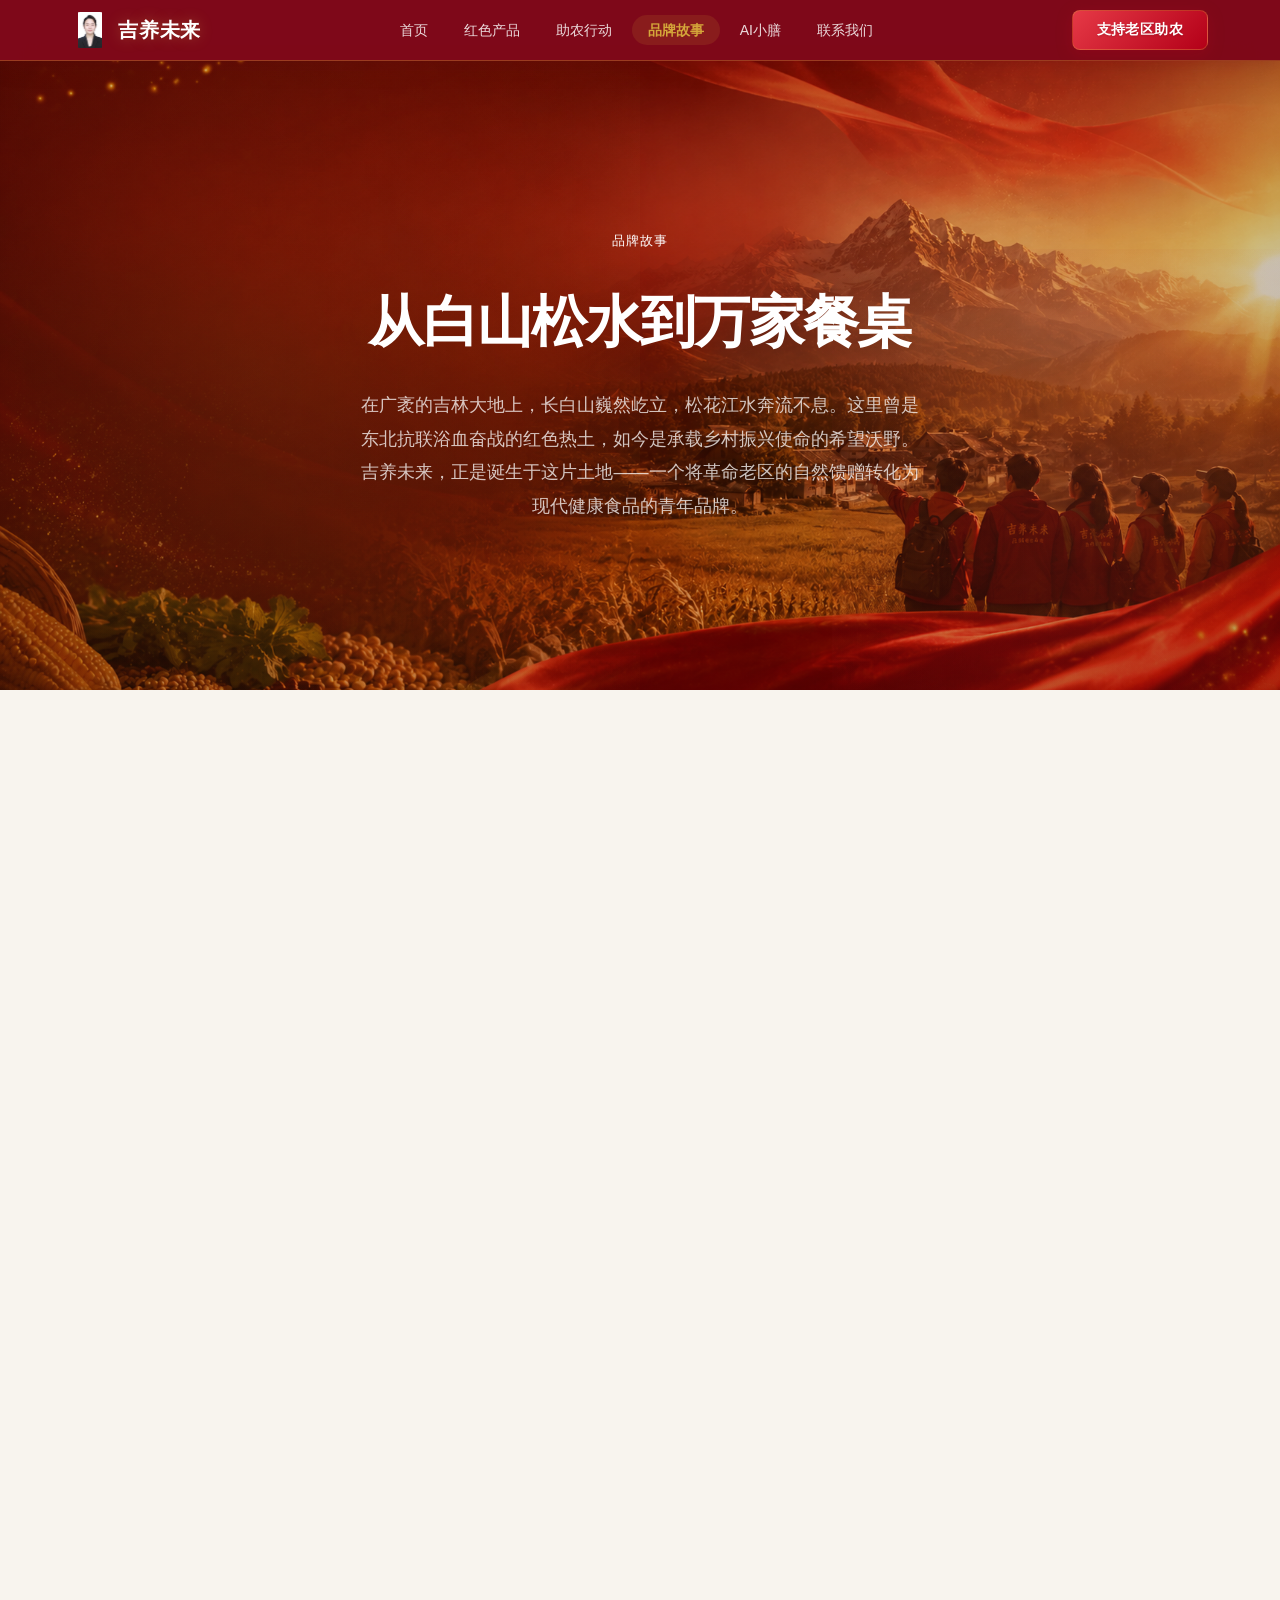
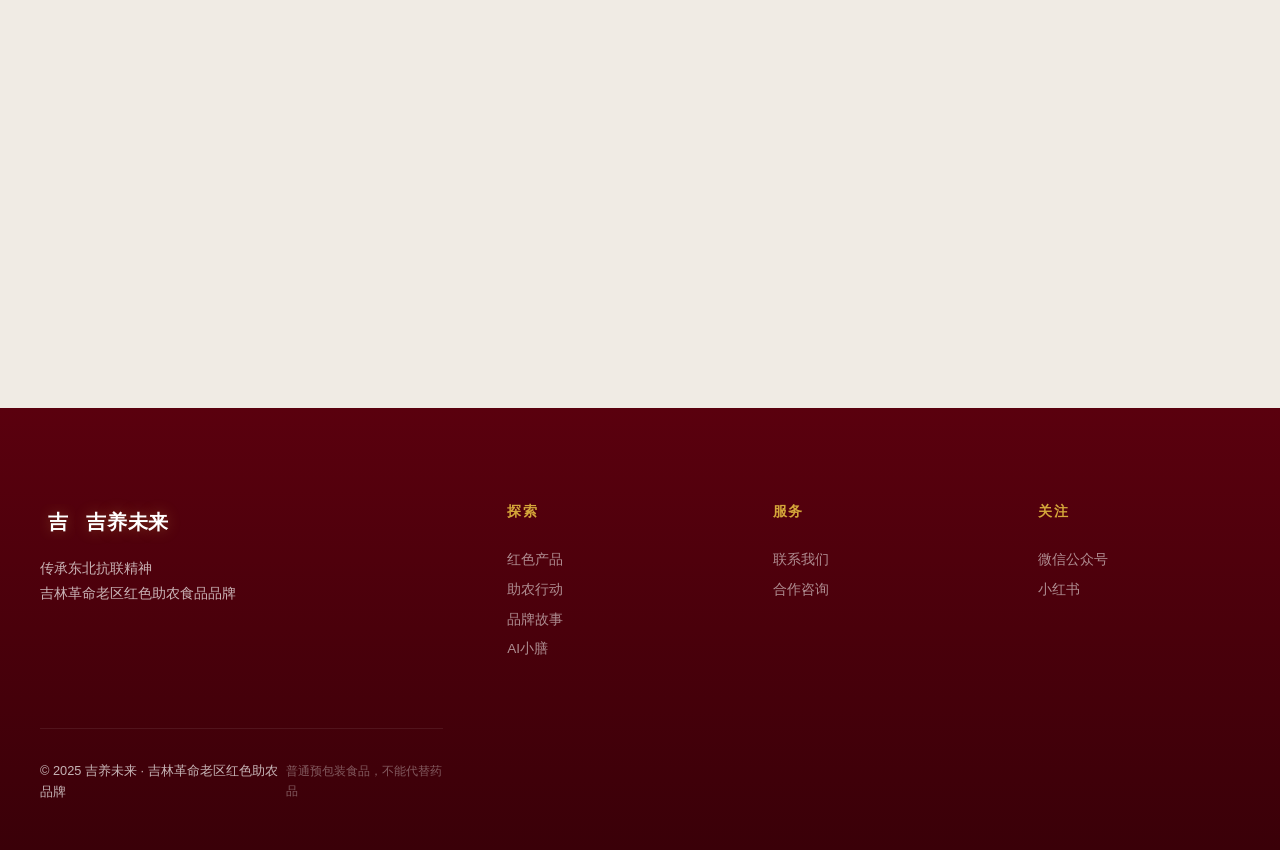
==== commit feff76f8: "Add files via upload" ====
--- a/brand.html
+++ b/brand.html
@@ -15,7 +15,7 @@
       text-align: center;
       background:
         radial-gradient(ellipse at 50% 30%, rgba(58, 16, 16, 0.05) 0%, rgba(26, 5, 8, 0.15) 50%, rgba(10, 2, 3, 0.3) 100%),
-        url('https://s41.ax1x.com/2026/05/25/pmCh1wd.png') center/cover no-repeat;
+        url('../images/hero-bg.png') center/cover no-repeat;
       color: white;
       position: relative;
       overflow: hidden;
@@ -267,7 +267,7 @@
     <div class="nav-inner">
       <a href="index.html" class="nav-logo">
         <span class="logo-icon">
-          <img src="https://s41.ax1x.com/2026/05/25/pmCfaZ9.png" alt="吉养未来" onerror="this.style.display='none';this.parentElement.textContent='吉';">
+          <img src="images/logo.jpg" alt="吉养未来" onerror="this.style.display='none';this.parentElement.textContent='吉';">
         </span>
         吉养未来
       </a>
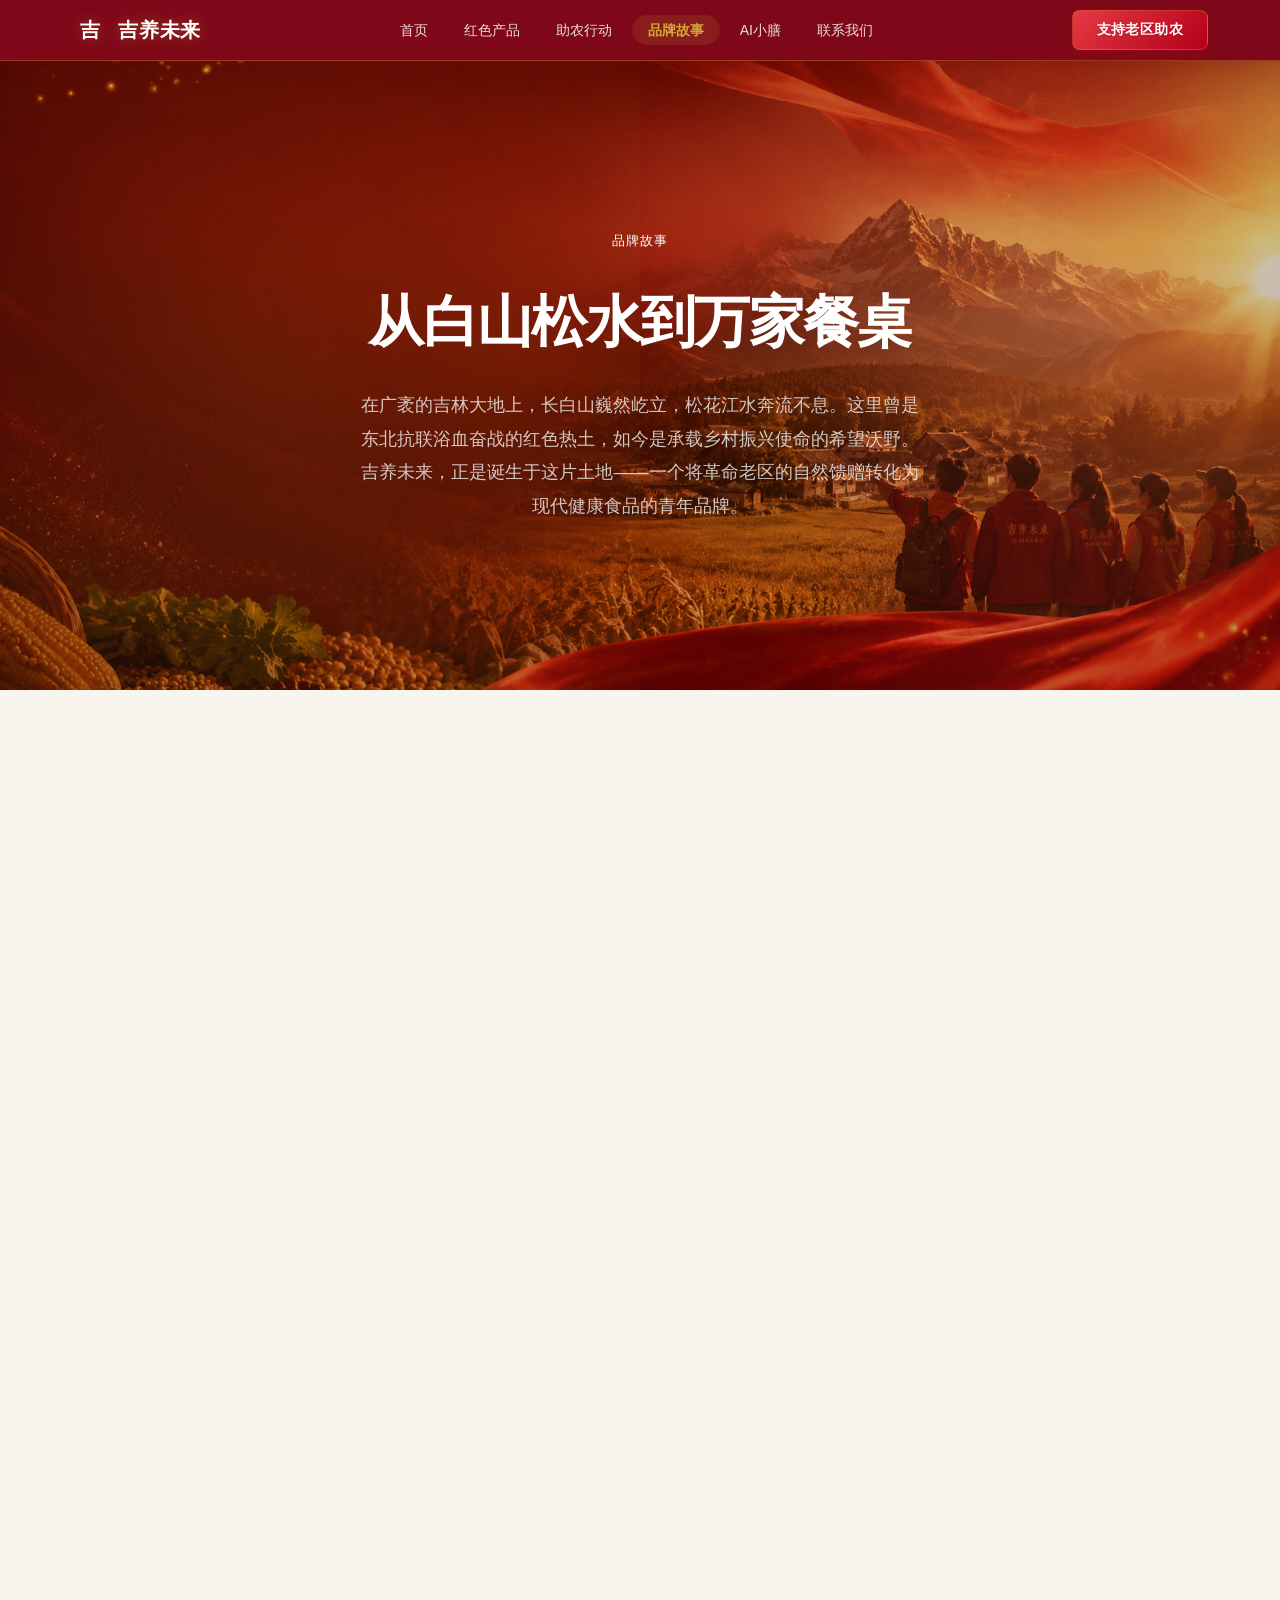
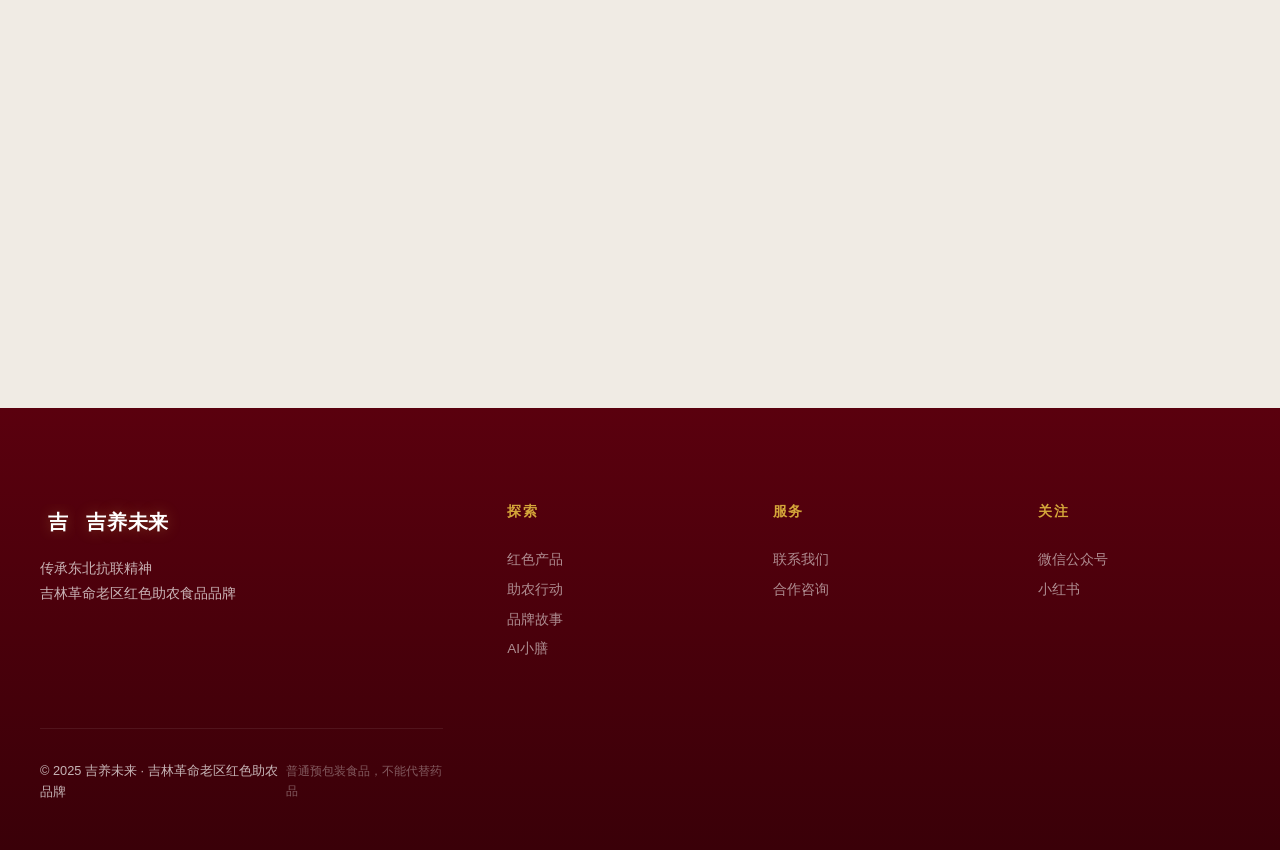
==== commit c5d5c539: "Add files via upload" ====
--- a/brand.html
+++ b/brand.html
@@ -15,7 +15,7 @@
       text-align: center;
       background:
         radial-gradient(ellipse at 50% 30%, rgba(58, 16, 16, 0.05) 0%, rgba(26, 5, 8, 0.15) 50%, rgba(10, 2, 3, 0.3) 100%),
-        url('../images/hero-bg.png') center/cover no-repeat;
+        url('images/hero-bg.png') center/cover no-repeat;
       color: white;
       position: relative;
       overflow: hidden;
@@ -267,7 +267,7 @@
     <div class="nav-inner">
       <a href="index.html" class="nav-logo">
         <span class="logo-icon">
-          <img src="images/logo.jpg" alt="吉养未来" onerror="this.style.display='none';this.parentElement.textContent='吉';">
+          <img src="images/logo.png" alt="吉养未来" onerror="this.style.display='none';this.parentElement.textContent='吉';">
         </span>
         吉养未来
       </a>
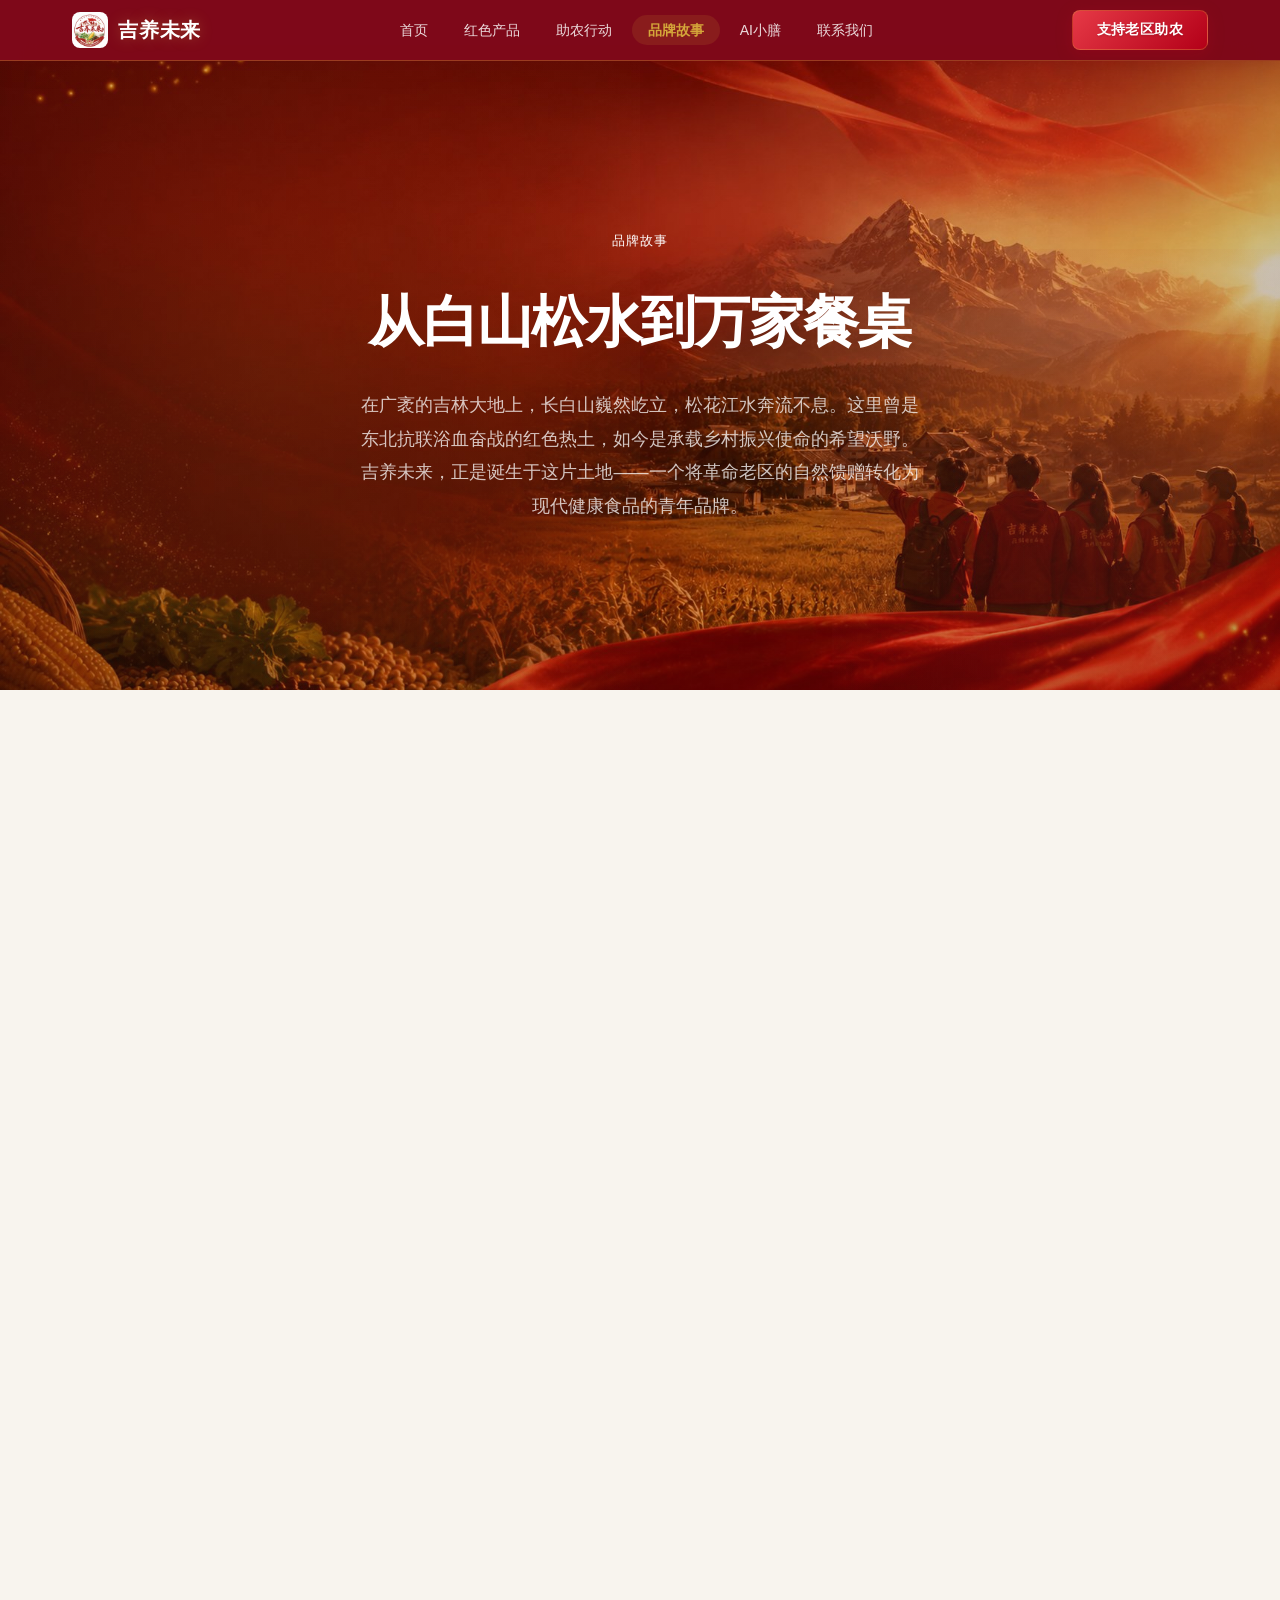
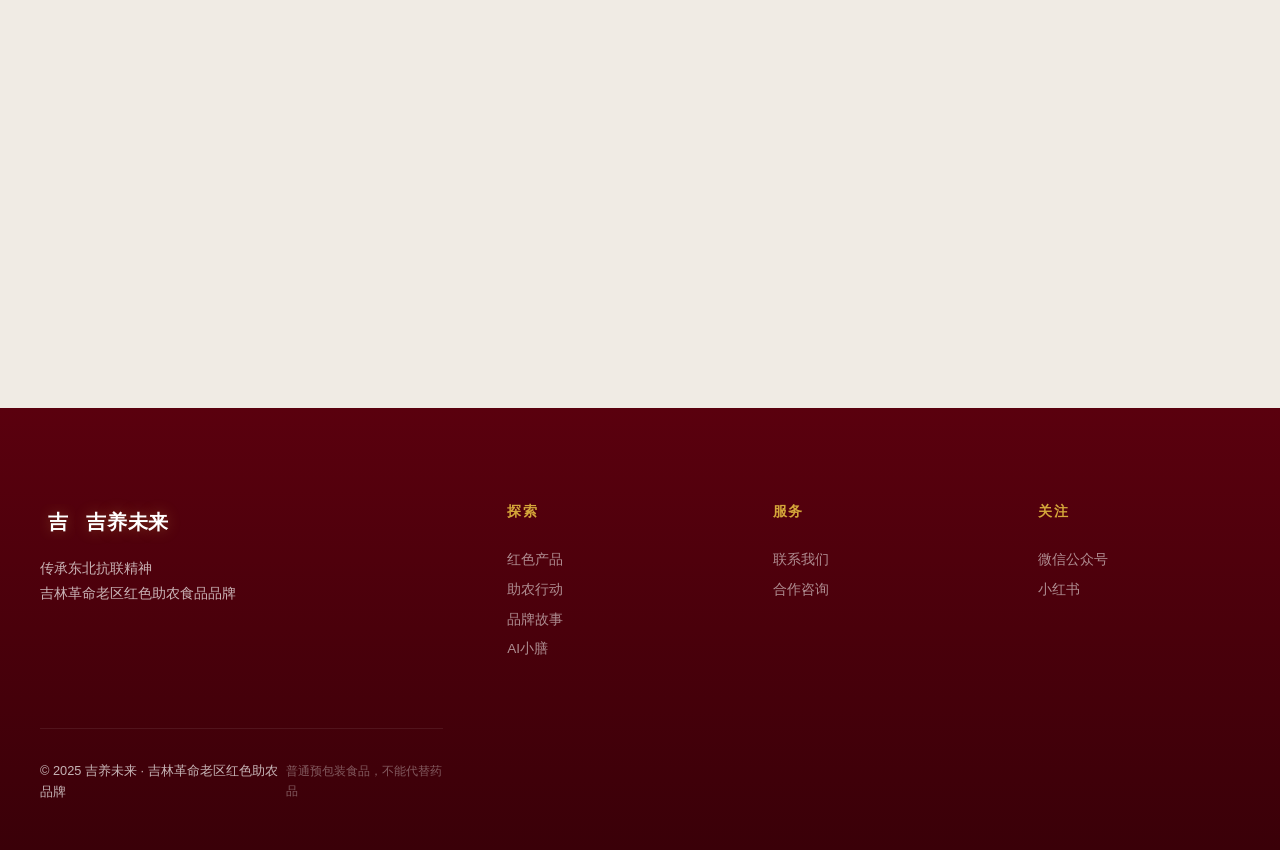
==== commit 6aa2cbba: "Add files via upload" ====
--- a/brand.html
+++ b/brand.html
@@ -15,7 +15,7 @@
       text-align: center;
       background:
         radial-gradient(ellipse at 50% 30%, rgba(58, 16, 16, 0.05) 0%, rgba(26, 5, 8, 0.15) 50%, rgba(10, 2, 3, 0.3) 100%),
-        url('images/hero-bg.png') center/cover no-repeat;
+        url('images/hero-bg.jpg') center/cover no-repeat;
       color: white;
       position: relative;
       overflow: hidden;
--- a/css/global.css
+++ b/css/global.css
@@ -373,7 +373,7 @@
     radial-gradient(ellipse 600px 400px at 65% 55%, rgba(212,166,58,0.06), transparent 60%),
     /* 高级红渐变遮罩 — 轻盈不压抑 */
     radial-gradient(ellipse at 50% 30%, rgba(180,0,24,0.04) 0%, rgba(122,0,18,0.10) 50%, rgba(74,0,10,0.18) 100%),
-    url('https://s41.ax1x.com/2026/05/25/pmCh1wd.png') center/cover no-repeat;
+    url('../images/hero-bg.png') center/cover no-repeat;
 }
 
 /* Hero Background Layers */
@@ -967,7 +967,7 @@
   background:
     radial-gradient(ellipse 600px 400px at 50% 35%, rgba(212,166,58,0.08), transparent 60%),
     radial-gradient(ellipse at 50% 30%, rgba(180,0,24,0.04) 0%, rgba(122,0,18,0.10) 50%, rgba(74,0,10,0.18) 100%),
-    url('https://s41.ax1x.com/2026/05/25/pmCh1wd.png') center/cover no-repeat;
+    url('../images/hero-bg.png') center/cover no-repeat;
   color: #fff;
 }
 
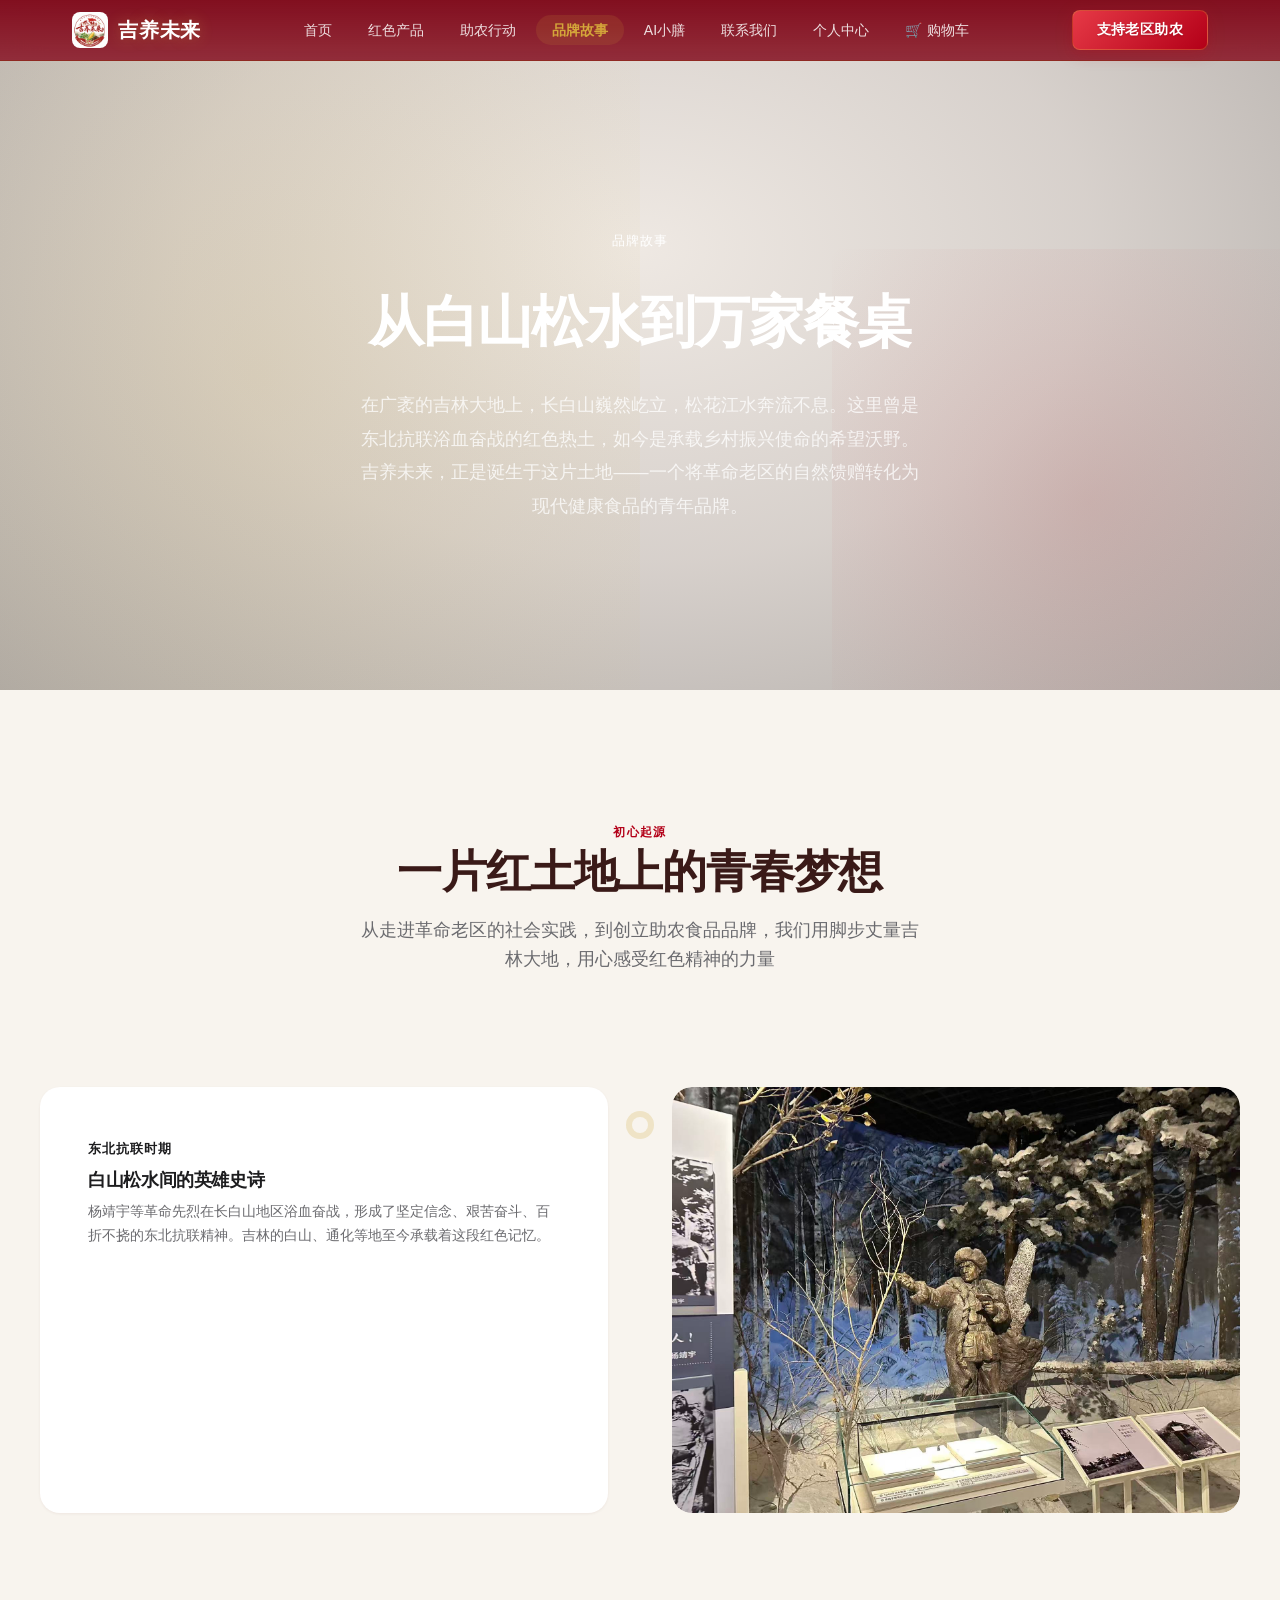
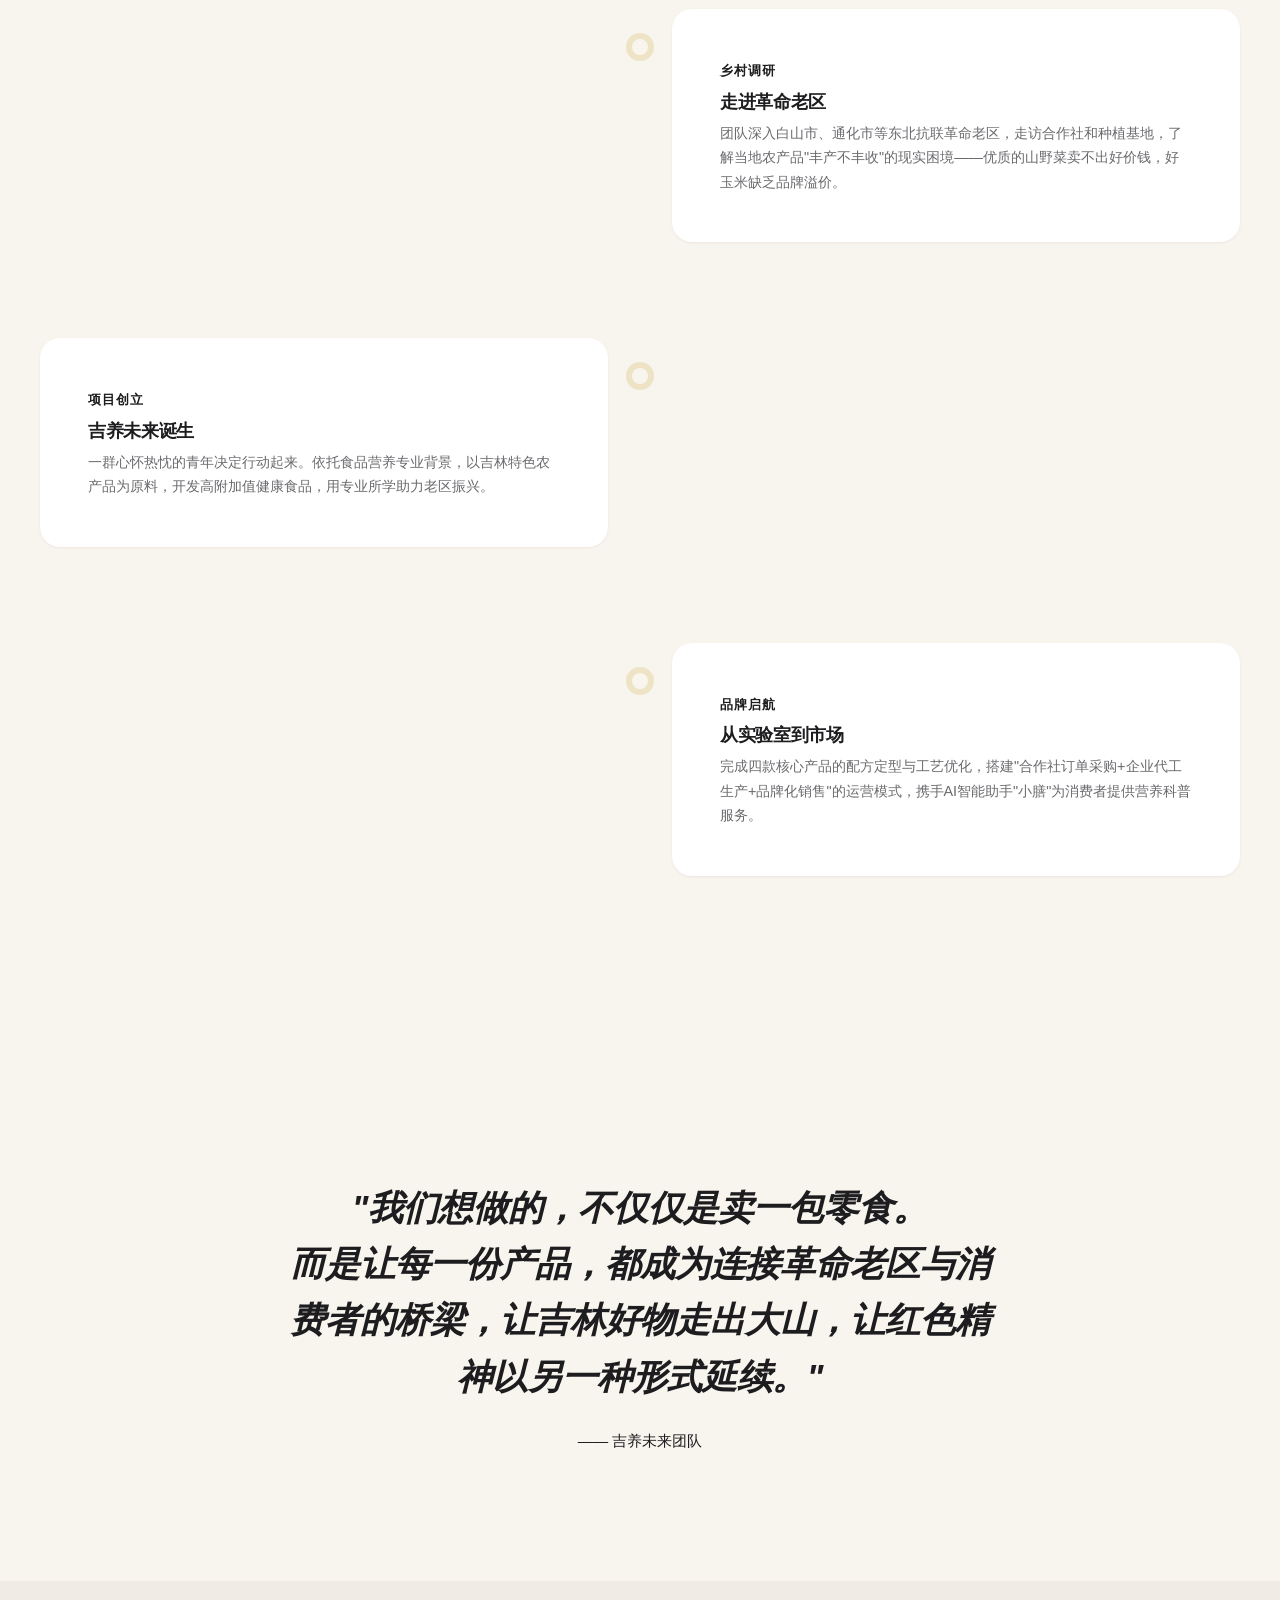
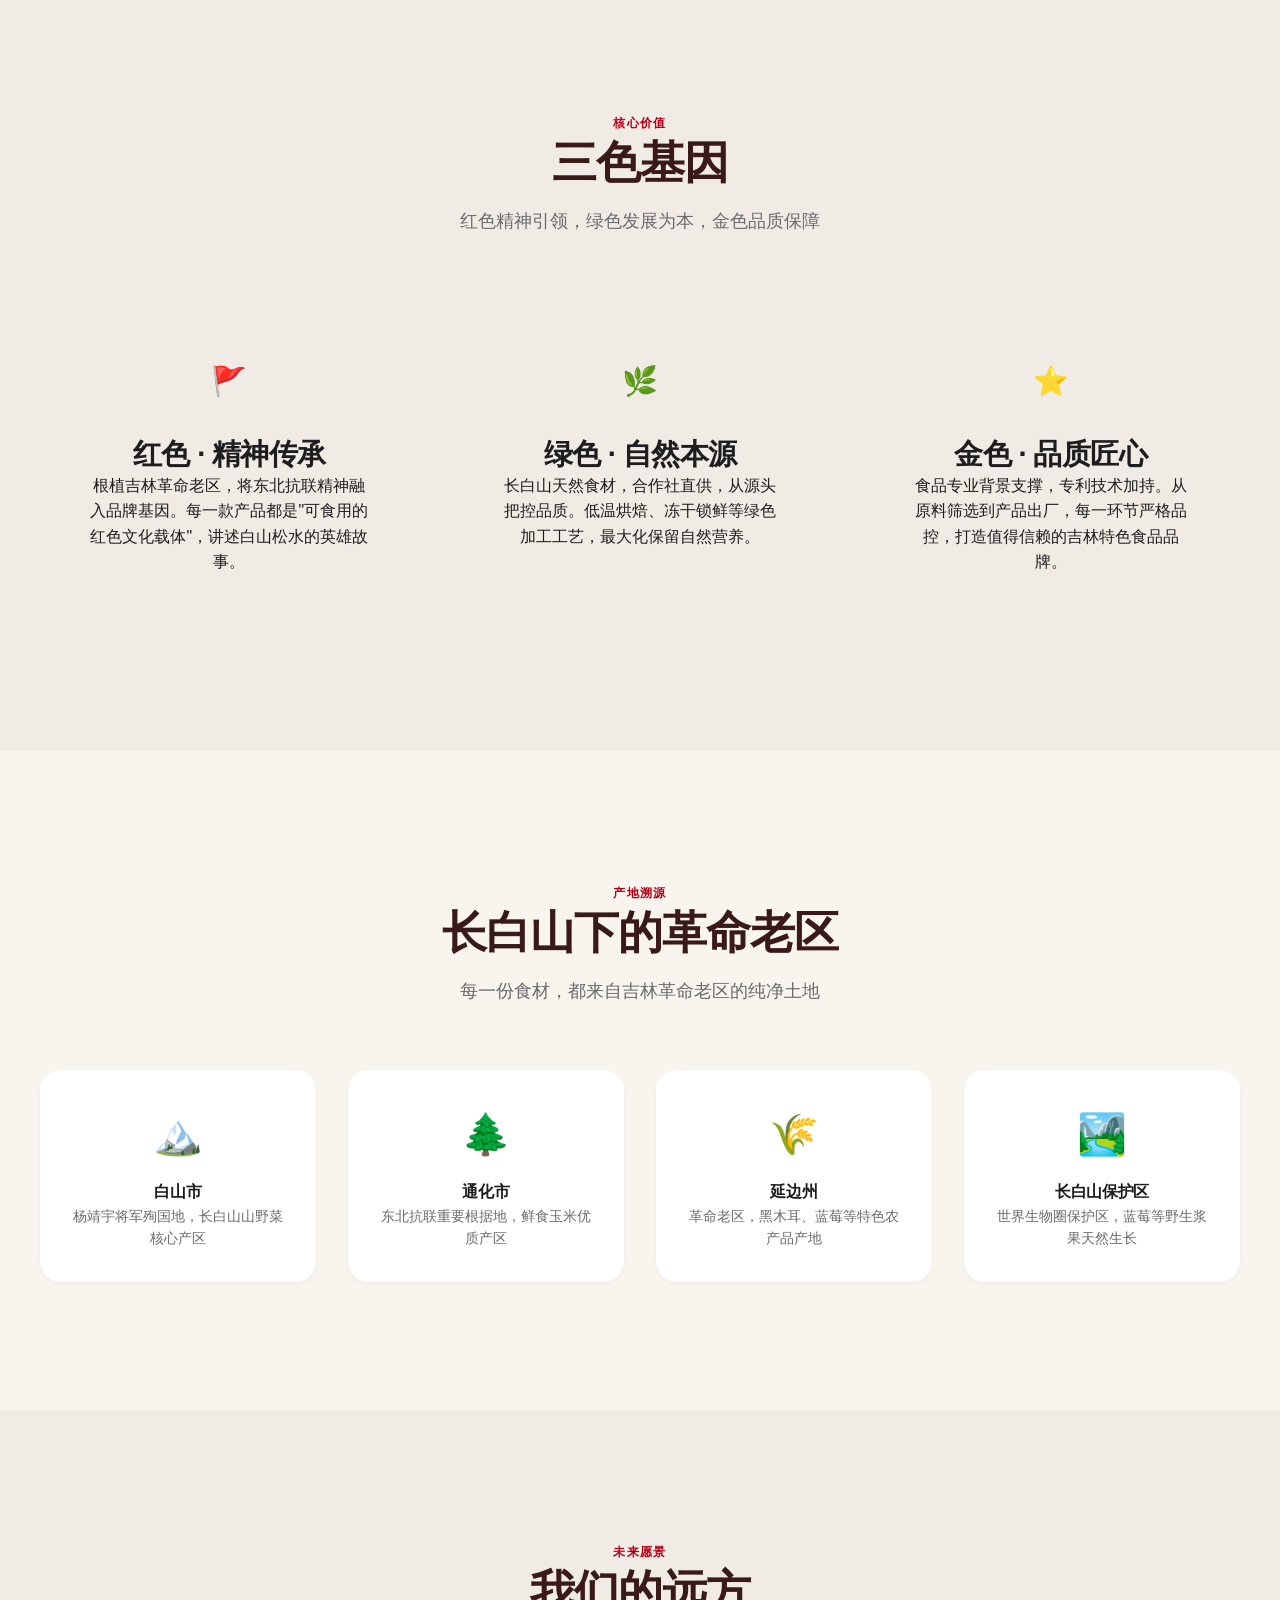
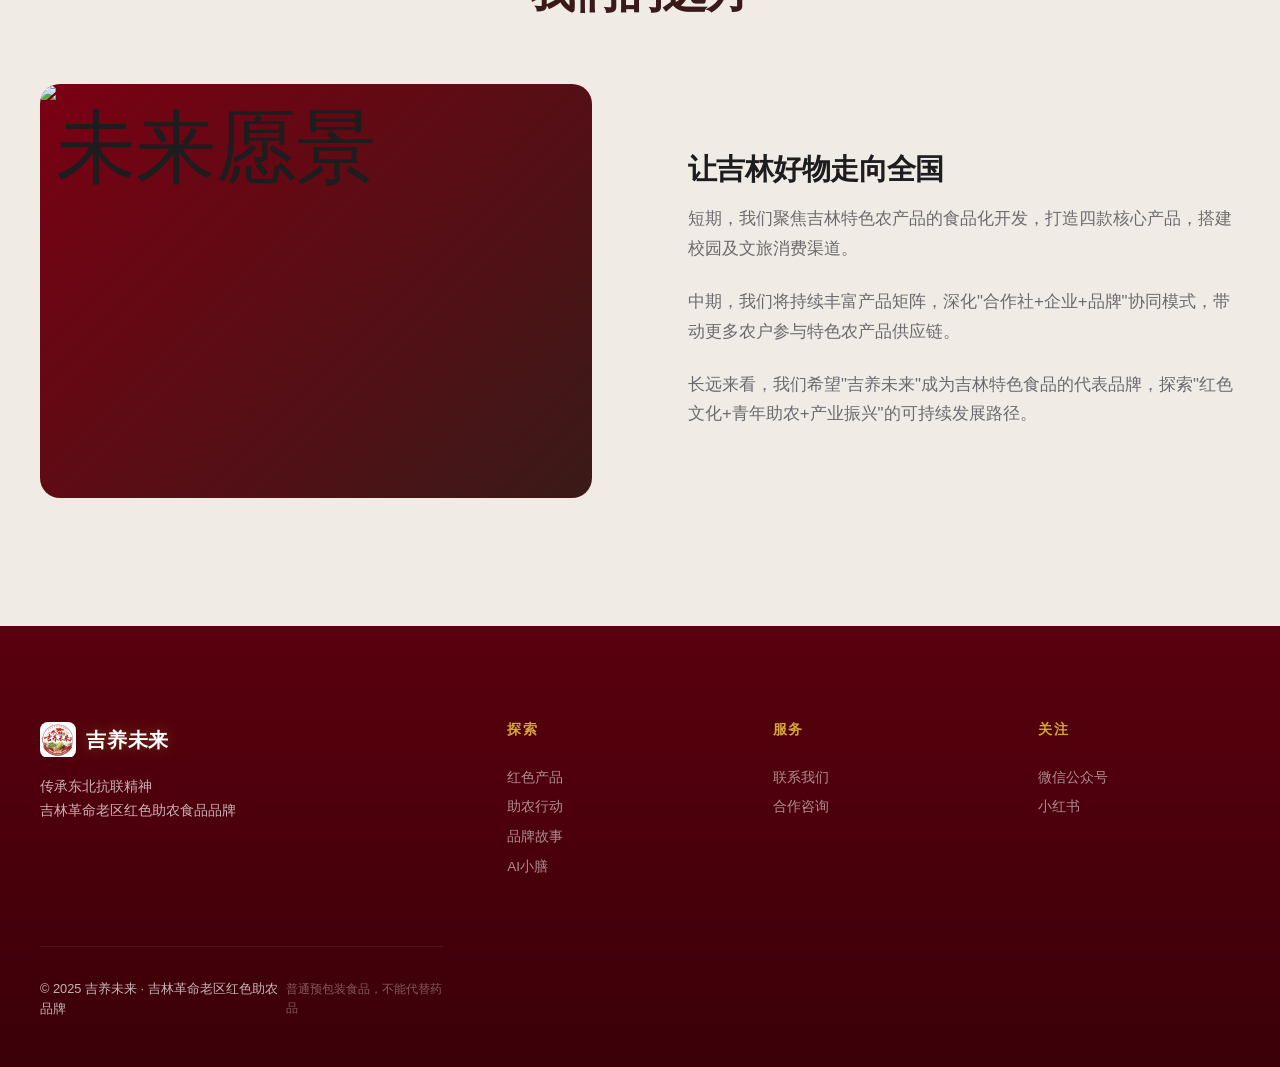
==== commit b97e419c: "Add files via upload" ====
--- a/brand.html
+++ b/brand.html
@@ -15,7 +15,7 @@
       text-align: center;
       background:
         radial-gradient(ellipse at 50% 30%, rgba(58, 16, 16, 0.05) 0%, rgba(26, 5, 8, 0.15) 50%, rgba(10, 2, 3, 0.3) 100%),
-        url('images/hero-bg.jpg') center/cover no-repeat;
+        url('images/品牌故事背景.png') center/cover no-repeat;
       color: white;
       position: relative;
       overflow: hidden;
@@ -278,6 +278,8 @@
         <a href="brand.html" class="nav-link active">品牌故事</a>
         <a href="xiaoshan.html" class="nav-link">AI小膳</a>
         <a href="contact.html" class="nav-link">联系我们</a>
+        <a href="profile.html" class="nav-link">个人中心</a>
+        <a href="javascript:void(0)" class="nav-link" onclick="toggleCart()" id="cartNavLink">🛒 购物车<span class="cart-badge-nav" id="cartBadgeNav">0</span></a>
       </div>
       <a href="products.html" class="nav-cta">支持老区助农</a>
       <button class="nav-toggle" aria-label="菜单">
@@ -319,6 +321,9 @@
               <p>杨靖宇等革命先烈在长白山地区浴血奋战，形成了坚定信念、艰苦奋斗、百折不挠的东北抗联精神。吉林的白山、通化等地至今承载着这段红色记忆。</p>
             </div>
             <div class="timeline-dot" style="top: 30px;"></div>
+            <div class="timeline-content right" style="padding:0;overflow:hidden;display:flex;align-items:stretch;background:transparent;box-shadow:none;">
+              <img src="images/长春抗联.jpg" alt="东北抗联" style="width:100%;height:100%;object-fit:cover;border-radius:var(--radius-lg);min-height:220px;">
+            </div>
           </div>
 
           <div class="timeline-item">
@@ -430,7 +435,9 @@
           <h2>我们的远方</h2>
         </div>
         <div class="split-section reveal">
-          <div class="split-visual" style="background: linear-gradient(135deg, var(--color-green-50), var(--color-gold-100)); font-size: 5rem;">🌅</div>
+          <div class="split-visual" style="overflow:hidden;border-radius:var(--radius-lg);">
+          <img src="images/未来愿景.png" alt="未来愿景" style="width:100%;height:100%;object-fit:cover;">
+        </div>
           <div>
             <h3 style="margin-bottom: var(--space-md);">让吉林好物走向全国</h3>
             <p class="text-body" style="margin-bottom: var(--space-lg);">
@@ -454,7 +461,7 @@
     <div class="footer-inner">
       <div class="footer-brand">
         <a href="index.html" class="nav-logo">
-          <span class="logo-icon">吉</span>
+          <span class="logo-icon"><img src="images/logo.png" alt="吉养未来" style="width:100%;height:100%;object-fit:contain;" onerror="this.style.display='none';this.parentElement.textContent='吉';"></span>
           吉养未来
         </a>
         <p>传承东北抗联精神<br>吉林革命老区红色助农食品品牌</p>
--- a/css/global.css
+++ b/css/global.css
@@ -373,7 +373,7 @@
     radial-gradient(ellipse 600px 400px at 65% 55%, rgba(212,166,58,0.06), transparent 60%),
     /* 高级红渐变遮罩 — 轻盈不压抑 */
     radial-gradient(ellipse at 50% 30%, rgba(180,0,24,0.04) 0%, rgba(122,0,18,0.10) 50%, rgba(74,0,10,0.18) 100%),
-    url('../images/hero-bg.png') center/cover no-repeat;
+    url('../images/hero-bg.jpg') center/cover no-repeat;
 }
 
 /* Hero Background Layers */
@@ -967,7 +967,7 @@
   background:
     radial-gradient(ellipse 600px 400px at 50% 35%, rgba(212,166,58,0.08), transparent 60%),
     radial-gradient(ellipse at 50% 30%, rgba(180,0,24,0.04) 0%, rgba(122,0,18,0.10) 50%, rgba(74,0,10,0.18) 100%),
-    url('../images/hero-bg.png') center/cover no-repeat;
+    url('../images/hero-bg.jpg') center/cover no-repeat;
   color: #fff;
 }
 
